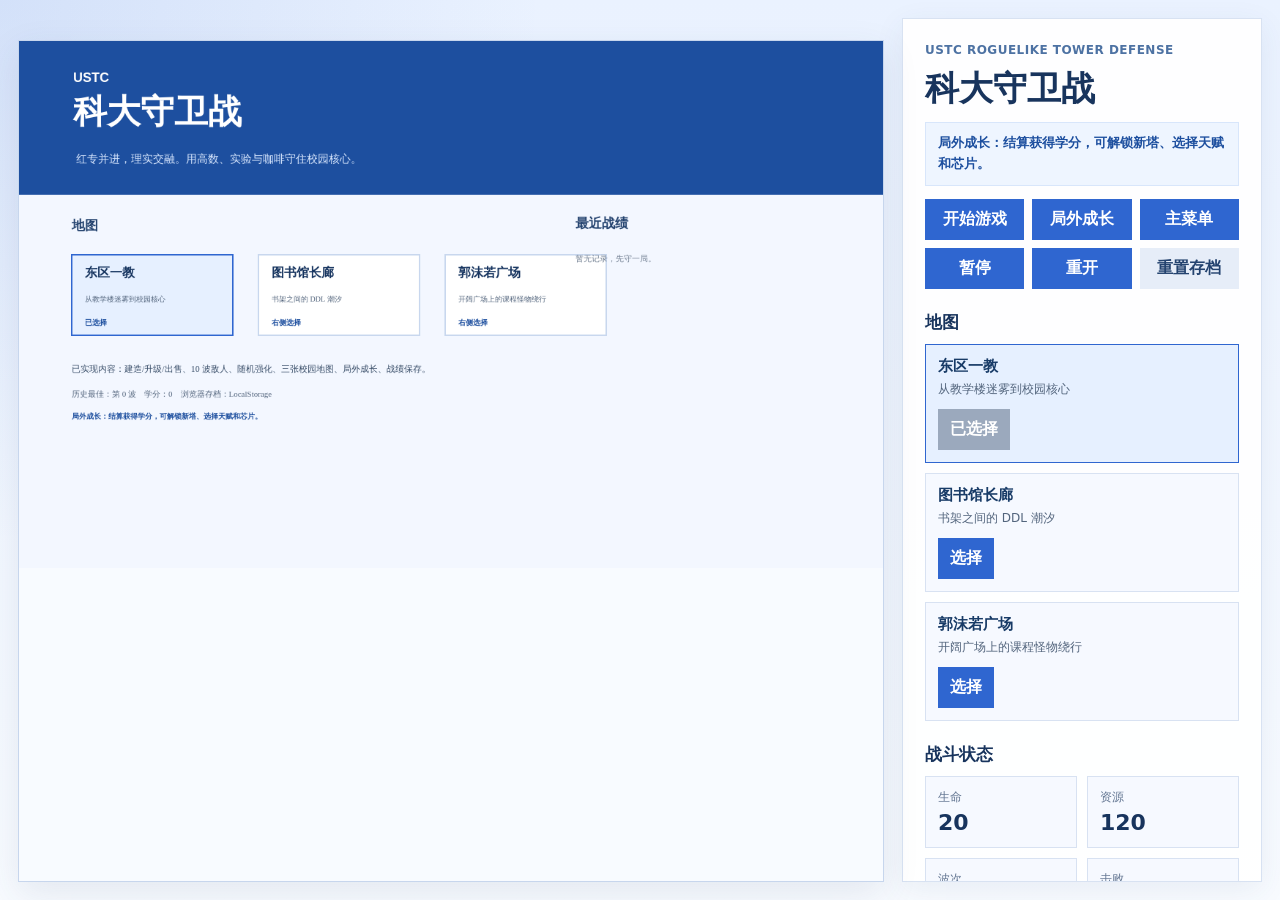
==== index.html @ e0cc5ab6 "Add web game" ====
<!doctype html>
<html lang="zh-CN">
<head>
  <meta charset="utf-8">
  <meta name="viewport" content="width=device-width, initial-scale=1">
  <title>科大守卫战 - Web 完整版</title>
  <link rel="stylesheet" href="style.css">
</head>
<body>
  <main class="app">
    <section class="stage">
      <canvas id="game" width="1180" height="720" aria-label="科大守卫战游戏画布"></canvas>
      <div id="buildPanel" class="build-panel hidden"></div>
      <div id="overlay" class="overlay hidden"></div>
    </section>
    <aside class="side">
      <header>
        <p class="eyebrow">USTC Roguelike Tower Defense</p>
        <h1>科大守卫战</h1>
        <p id="notice" class="notice">局外成长：结算获得学分，可解锁新塔、选择天赋和芯片。</p>
      </header>

      <div class="actions">
        <button id="startBtn">开始游戏</button>
        <button id="growthBtn">局外成长</button>
        <button id="menuBtn">主菜单</button>
        <button id="pauseBtn">暂停</button>
        <button id="restartBtn">重开</button>
        <button id="resetSaveBtn" class="secondary">重置存档</button>
      </div>

      <section>
        <h2>地图</h2>
        <div id="mapList" class="map-list"></div>
      </section>

      <section>
        <h2>战斗状态</h2>
        <div class="stats">
          <div><span>生命</span><strong id="life">20</strong></div>
          <div><span>资源</span><strong id="resource">120</strong></div>
          <div><span>波次</span><strong id="wave">0/10</strong></div>
          <div><span>击败</span><strong id="kills">0</strong></div>
          <div><span>得分</span><strong id="score">0</strong></div>
          <div><span>学分</span><strong id="credits">0</strong></div>
        </div>
      </section>

      <section>
        <h2>局外加成</h2>
        <div id="growthPanel" class="growth-panel"></div>
      </section>

      <section>
        <h2>强化记录</h2>
        <ul id="mods"></ul>
      </section>

      <section>
        <h2>最近战绩</h2>
        <div id="history" class="history"></div>
      </section>
    </aside>
  </main>
  <script src="game.js"></script>
</body>
</html>
---- style.css ----
:root {
  color-scheme: light;
  font-family: "Microsoft YaHei UI", "Microsoft YaHei", system-ui, sans-serif;
  color: #18345d;
  background: #eaf2ff;
}

* {
  box-sizing: border-box;
}

body {
  margin: 0;
  min-height: 100vh;
  background:
    radial-gradient(circle at top left, rgba(47, 102, 208, 0.12), transparent 34rem),
    linear-gradient(180deg, #eaf2ff, #f8fbff);
}

.app {
  display: grid;
  grid-template-columns: minmax(720px, 1fr) 360px;
  gap: 18px;
  width: min(1580px, 100vw);
  min-height: 100vh;
  padding: 18px;
  margin: 0 auto;
}

.stage {
  position: relative;
  min-height: 720px;
  border: 1px solid #c7d6ed;
  background: #f8fbff;
  overflow: hidden;
  box-shadow: 0 12px 34px rgba(45, 72, 110, 0.1);
}

canvas {
  display: block;
  width: 100%;
  max-height: calc(100vh - 36px);
  object-fit: contain;
}

.side {
  max-height: calc(100vh - 36px);
  padding: 22px;
  overflow: auto;
  background: rgba(255, 255, 255, 0.94);
  border: 1px solid #d8e2f2;
  box-shadow: 0 8px 28px rgba(45, 72, 110, 0.08);
}

.eyebrow {
  margin: 0 0 6px;
  color: #4d72a3;
  font-size: 12px;
  font-weight: 700;
  letter-spacing: 0.04em;
  text-transform: uppercase;
}

h1,
h2,
h3,
p {
  margin-top: 0;
}

h1 {
  margin-bottom: 10px;
  font-size: 34px;
}

h2 {
  margin-bottom: 10px;
  font-size: 17px;
}

h3 {
  font-size: 15px;
}

section {
  margin-top: 22px;
}

p {
  line-height: 1.6;
  color: #53657d;
}

.notice {
  min-height: 42px;
  padding: 10px 12px;
  color: #1d4f9f;
  background: #eef5ff;
  border: 1px solid #d8e6fb;
  font-size: 13px;
  font-weight: 700;
}

.actions {
  display: grid;
  grid-template-columns: 1fr 1fr 1fr;
  gap: 8px;
}

button {
  border: 0;
  padding: 10px 12px;
  color: #ffffff;
  background: #2f66d0;
  cursor: pointer;
  font: inherit;
  font-weight: 700;
}

button:hover:not(:disabled) {
  background: #2457b8;
}

button:disabled {
  background: #9ba9bd;
  cursor: not-allowed;
}

button.secondary {
  color: #24436f;
  background: #e6edf8;
}

button.secondary:hover:not(:disabled) {
  background: #d6e3f5;
}

.map-list,
.growth-panel,
.history {
  display: grid;
  gap: 10px;
}

.map-card,
.growth-card,
.history-card {
  padding: 12px;
  border: 1px solid #d8e2f2;
  background: #f6f9ff;
}

.map-card.selected,
.growth-card.selected {
  background: #e6f0ff;
  border-color: #2f66d0;
}

.map-card h3,
.growth-card h3,
.history-card h3 {
  margin-bottom: 4px;
  color: #183b67;
}

.map-card p,
.growth-card p,
.history-card p {
  margin-bottom: 10px;
  font-size: 12px;
}

.stats {
  display: grid;
  grid-template-columns: 1fr 1fr;
  gap: 10px;
}

.stats div {
  padding: 12px;
  border: 1px solid #d8e2f2;
  background: #f6f9ff;
}

.stats span {
  display: block;
  color: #637692;
  font-size: 12px;
}

.stats strong {
  display: block;
  margin-top: 4px;
  font-size: 22px;
}

ul {
  margin: 0;
  padding-left: 20px;
  color: #53657d;
}

.build-panel,
.overlay {
  position: absolute;
  background: #ffffff;
  border: 1px solid #b8c9e5;
  box-shadow: 0 12px 30px rgba(24, 52, 93, 0.16);
}

.build-panel {
  z-index: 5;
  width: 286px;
  padding: 12px;
}

.build-panel h3 {
  margin-bottom: 10px;
}

.build-panel p {
  margin-bottom: 10px;
  font-size: 12px;
}

.build-panel .grid {
  display: grid;
  grid-template-columns: 1fr 1fr;
  gap: 8px;
}

.overlay {
  z-index: 4;
  inset: 110px 16%;
  padding: 28px;
  text-align: center;
}

.overlay h2 {
  font-size: 26px;
}

.choice-grid {
  display: grid;
  grid-template-columns: repeat(3, 1fr);
  gap: 14px;
  margin-top: 24px;
}

.choice {
  padding: 16px;
  border: 1px solid #d8e2f2;
  background: #f6f9ff;
}

.choice p {
  min-height: 42px;
}

.hidden {
  display: none;
}

@media (max-width: 1120px) {
  .app {
    grid-template-columns: 1fr;
  }

  .side {
    max-height: none;
  }
}

@media (max-width: 760px) {
  .app {
    padding: 10px;
  }

  .stage {
    min-height: auto;
  }

  .actions,
  .stats,
  .choice-grid {
    grid-template-columns: 1fr;
  }

  .overlay {
    inset: 20px;
    overflow: auto;
  }
}
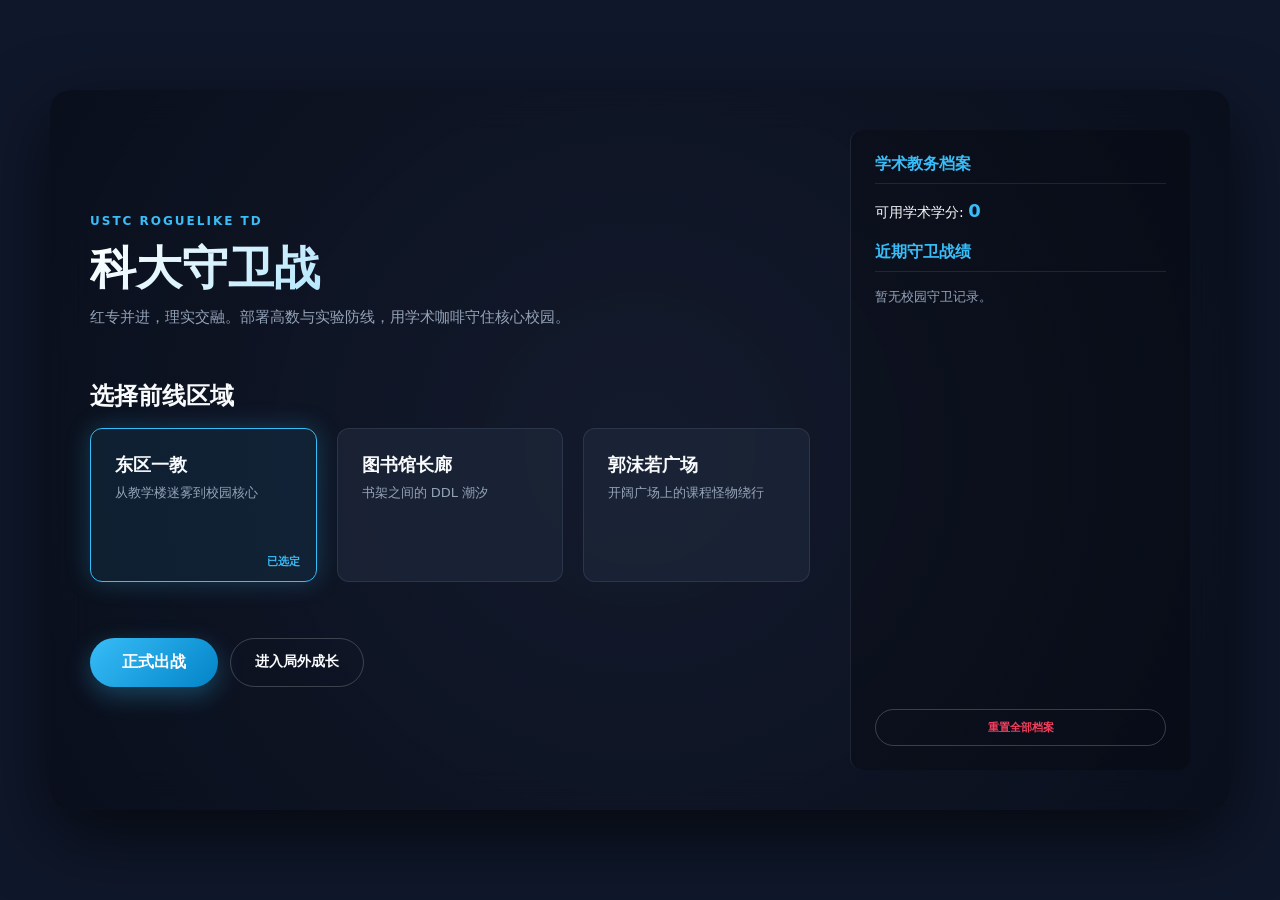
==== commit 9251ef8f: "update" ====
--- a/index.html
+++ b/index.html
@@ -3,64 +3,34 @@
 <head>
   <meta charset="utf-8">
   <meta name="viewport" content="width=device-width, initial-scale=1">
-  <title>科大守卫战 - Web 完整版</title>
+  <title>科大守卫战 - 沉浸重制版</title>
   <link rel="stylesheet" href="style.css">
 </head>
 <body>
-  <main class="app">
-    <section class="stage">
-      <canvas id="game" width="1180" height="720" aria-label="科大守卫战游戏画布"></canvas>
-      <div id="buildPanel" class="build-panel hidden"></div>
-      <div id="overlay" class="overlay hidden"></div>
-    </section>
-    <aside class="side">
-      <header>
-        <p class="eyebrow">USTC Roguelike Tower Defense</p>
-        <h1>科大守卫战</h1>
-        <p id="notice" class="notice">局外成长：结算获得学分，可解锁新塔、选择天赋和芯片。</p>
-      </header>
+  <main class="game-container">
+    <section class="viewport">
+      <canvas id="game" width="1180" height="720"></canvas>
 
-      <div class="actions">
-        <button id="startBtn">开始游戏</button>
-        <button id="growthBtn">局外成长</button>
-        <button id="menuBtn">主菜单</button>
-        <button id="pauseBtn">暂停</button>
-        <button id="restartBtn">重开</button>
-        <button id="resetSaveBtn" class="secondary">重置存档</button>
+      <div id="hud" class="hud-bar hidden">
+        <div class="hud-item"><span class="icon">❤️</span><strong id="life">20</strong></div>
+        <div class="hud-item"><span class="icon">⚡</span><strong id="resource">120</strong></div>
+        <div class="hud-item"><span class="icon">🌊</span><strong id="wave">0/10</strong></div>
+        <div class="hud-item"><span class="icon">🎯</span><strong id="kills">0</strong></div>
+        <div class="hud-item"><span class="icon">🏆</span><strong id="score">0</strong></div>
+        <div class="hud-item"><span class="icon">🎓</span><strong id="credits">0</strong></div>
+        <button id="pauseBtn" class="hud-btn">暂停 (Space)</button>
+        <button id="abortBtn" class="hud-btn danger">撤退</button>
       </div>
 
-      <section>
-        <h2>地图</h2>
-        <div id="mapList" class="map-list"></div>
-      </section>
+      <div id="screenOverlay" class="screen-overlay"></div>
 
-      <section>
-        <h2>战斗状态</h2>
-        <div class="stats">
-          <div><span>生命</span><strong id="life">20</strong></div>
-          <div><span>资源</span><strong id="resource">120</strong></div>
-          <div><span>波次</span><strong id="wave">0/10</strong></div>
-          <div><span>击败</span><strong id="kills">0</strong></div>
-          <div><span>得分</span><strong id="score">0</strong></div>
-          <div><span>学分</span><strong id="credits">0</strong></div>
-        </div>
-      </section>
+      <div id="buildPanel" class="build-bubble hidden"></div>
 
-      <section>
-        <h2>局外加成</h2>
-        <div id="growthPanel" class="growth-panel"></div>
-      </section>
-
-      <section>
-        <h2>强化记录</h2>
-        <ul id="mods"></ul>
-      </section>
-
-      <section>
-        <h2>最近战绩</h2>
-        <div id="history" class="history"></div>
-      </section>
-    </aside>
+      <div id="hotbar" class="hotbar-panel hidden">
+        <div class="hotbar-title">防线部署 (快捷键: 1-4)</div>
+        <div class="hotbar-slots"></div>
+      </div>
+    </section>
   </main>
   <script src="game.js"></script>
 </body>
--- a/style.css
+++ b/style.css
@@ -1,293 +1,582 @@
 :root {
-  color-scheme: light;
-  font-family: "Microsoft YaHei UI", "Microsoft YaHei", system-ui, sans-serif;
-  color: #18345d;
-  background: #eaf2ff;
+  --color-bg: #0f172a;
+  --color-surface: rgba(30, 41, 59, 0.7);
+  --color-border: rgba(148, 163, 184, 0.15);
+  --color-border-focus: rgba(56, 189, 248, 0.4);
+  --text-main: #f8fafc;
+  --text-muted: #94a3b8;
+
+  --theme-blue: #38bdf8;
+  --theme-green: #34d399;
+  --theme-purple: #a78bfa;
+  --theme-amber: #fbbf24;
+  --theme-rose: #f43f5e;
+
+  --glass-blur: blur(16px);
+  --shadow-flat: 0 4px 20px rgba(0, 0, 0, 0.3);
+  --shadow-glow: 0 0 24px rgba(56, 189, 248, 0.25);
+  --radius-lg: 20px;
+  --radius-md: 12px;
 }
 
 * {
   box-sizing: border-box;
+  margin: 0;
+  padding: 0;
 }
 
 body {
-  margin: 0;
+  font-family: system-ui, -apple-system, sans-serif;
+  background: var(--color-bg);
+  color: var(--text-main);
   min-height: 100vh;
-  background:
-    radial-gradient(circle at top left, rgba(47, 102, 208, 0.12), transparent 34rem),
-    linear-gradient(180deg, #eaf2ff, #f8fbff);
-}
-
-.app {
-  display: grid;
-  grid-template-columns: minmax(720px, 1fr) 360px;
-  gap: 18px;
-  width: min(1580px, 100vw);
-  min-height: 100vh;
-  padding: 18px;
-  margin: 0 auto;
-}
-
-.stage {
+  display: flex;
+  align-items: center;
+  justify-content: center;
+  overflow: hidden;
+}
+
+.game-container {
   position: relative;
-  min-height: 720px;
-  border: 1px solid #c7d6ed;
-  background: #f8fbff;
+  width: 1180px;
+  height: 720px;
+  box-shadow: 0 25px 70px rgba(0, 0, 0, 0.6);
+  border-radius: var(--radius-lg);
   overflow: hidden;
-  box-shadow: 0 12px 34px rgba(45, 72, 110, 0.1);
+  background: #141b2d;
+}
+
+.viewport {
+  position: relative;
+  width: 100%;
+  height: 100%;
 }
 
 canvas {
   display: block;
   width: 100%;
-  max-height: calc(100vh - 36px);
-  object-fit: contain;
-}
-
-.side {
-  max-height: calc(100vh - 36px);
-  padding: 22px;
-  overflow: auto;
-  background: rgba(255, 255, 255, 0.94);
-  border: 1px solid #d8e2f2;
-  box-shadow: 0 8px 28px rgba(45, 72, 110, 0.08);
+  height: 100%;
+}
+
+.hud-bar {
+  position: absolute;
+  top: 16px;
+  left: 50%;
+  transform: translateX(-50%);
+  display: flex;
+  align-items: center;
+  gap: 20px;
+  padding: 10px 24px;
+  background: rgba(15, 23, 42, 0.65);
+  backdrop-filter: var(--glass-blur);
+  -webkit-backdrop-filter: var(--glass-blur);
+  border: 1px solid var(--color-border);
+  border-radius: 40px;
+  z-index: 10;
+  box-shadow: var(--shadow-flat);
+}
+
+.hud-item {
+  display: flex;
+  align-items: center;
+  gap: 6px;
+  font-size: 14px;
+}
+
+.hud-item strong {
+  font-size: 18px;
+  font-variant-numeric: tabular-nums;
+  color: var(--theme-blue);
+}
+
+.hud-btn {
+  padding: 6px 14px;
+  background: rgba(255, 255, 255, 0.08);
+  border: 1px solid rgba(255, 255, 255, 0.1);
+  color: var(--text-main);
+  border-radius: 20px;
+  cursor: pointer;
+  font-size: 12px;
+  font-weight: 600;
+  transition: all 0.2s;
+}
+
+.hud-btn:hover {
+  background: rgba(255, 255, 255, 0.15);
+  border-color: var(--theme-blue);
+}
+
+.hud-btn.danger:hover {
+  background: var(--theme-rose);
+  border-color: var(--theme-rose);
+}
+
+.screen-overlay {
+  position: absolute;
+  inset: 0;
+  background: radial-gradient(circle at center, rgba(20, 27, 45, 0.85) 0%, rgba(10, 15, 28, 0.98) 100%);
+  backdrop-filter: blur(20px);
+  -webkit-backdrop-filter: blur(20px);
+  z-index: 20;
+  display: flex;
+  flex-direction: column;
+  padding: 40px;
+  overflow-y: auto;
+  animation: fadeIn 0.3s ease-out;
 }
 
 .eyebrow {
-  margin: 0 0 6px;
-  color: #4d72a3;
+  color: var(--theme-blue);
   font-size: 12px;
-  font-weight: 700;
-  letter-spacing: 0.04em;
+  font-weight: 800;
+  letter-spacing: 2px;
   text-transform: uppercase;
+  margin-bottom: 8px;
 }
 
 h1,
 h2,
 h3,
+h4,
 p {
-  margin-top: 0;
-}
-
-h1 {
-  margin-bottom: 10px;
-  font-size: 34px;
-}
-
-h2 {
-  margin-bottom: 10px;
-  font-size: 17px;
-}
-
-h3 {
+  line-height: 1.35;
+}
+
+.menu-layout {
+  display: grid;
+  grid-template-columns: 1fr 340px;
+  gap: 40px;
+  height: 100%;
+}
+
+.menu-main {
+  display: flex;
+  flex-direction: column;
+  justify-content: center;
+}
+
+.brand h1 {
+  font-size: 46px;
+  font-weight: 800;
+  background: linear-gradient(135deg, #fff 0%, var(--theme-blue) 100%);
+  -webkit-background-clip: text;
+  -webkit-text-fill-color: transparent;
+  margin-bottom: 8px;
+}
+
+.brand .subtitle {
+  color: var(--text-muted);
   font-size: 15px;
-}
-
-section {
-  margin-top: 22px;
-}
-
-p {
-  line-height: 1.6;
-  color: #53657d;
-}
-
-.notice {
-  min-height: 42px;
-  padding: 10px 12px;
-  color: #1d4f9f;
-  background: #eef5ff;
-  border: 1px solid #d8e6fb;
+  margin-bottom: 32px;
+}
+
+.map-deck {
+  display: grid;
+  grid-template-columns: repeat(3, 1fr);
+  gap: 20px;
+  margin-top: 16px;
+}
+
+.map-node {
+  min-height: 154px;
+  background: var(--color-surface);
+  border: 1px solid var(--color-border);
+  border-radius: var(--radius-md);
+  padding: 24px;
+  cursor: pointer;
+  transition: all 0.25s ease;
+  position: relative;
+  overflow: hidden;
+}
+
+.map-node:hover {
+  transform: translateY(-4px);
+  border-color: var(--theme-blue);
+  box-shadow: var(--shadow-glow);
+}
+
+.map-node.active {
+  border-color: var(--theme-blue);
+  background: rgba(56, 189, 248, 0.08);
+  box-shadow: var(--shadow-glow);
+}
+
+.map-node h3 {
+  font-size: 18px;
+  margin-bottom: 6px;
+}
+
+.map-node p {
   font-size: 13px;
-  font-weight: 700;
-}
-
-.actions {
-  display: grid;
-  grid-template-columns: 1fr 1fr 1fr;
-  gap: 8px;
-}
-
-button {
-  border: 0;
-  padding: 10px 12px;
-  color: #ffffff;
-  background: #2f66d0;
+  color: var(--text-muted);
+  line-height: 1.5;
+}
+
+.map-tag {
+  position: absolute;
+  bottom: 12px;
+  right: 16px;
+  font-size: 11px;
+  font-weight: 700;
+  text-transform: uppercase;
+  color: var(--theme-blue);
+}
+
+.menu-sidebar {
+  background: rgba(0, 0, 0, 0.2);
+  border-left: 1px solid var(--color-border);
+  padding: 24px;
+  border-radius: var(--radius-md);
+  display: flex;
+  flex-direction: column;
+}
+
+.sidebar-title {
+  font-size: 16px;
+  font-weight: 700;
+  margin-bottom: 16px;
+  color: var(--theme-blue);
+  border-bottom: 1px solid var(--color-border);
+  padding-bottom: 8px;
+}
+
+.history-stream {
+  display: flex;
+  flex-direction: column;
+  gap: 12px;
+  overflow-y: auto;
+  flex: 1;
+}
+
+.history-item {
+  background: rgba(255,255,255,0.03);
+  border: 1px solid var(--color-border);
+  padding: 12px;
+  border-radius: 8px;
+  font-size: 13px;
+}
+
+.history-item .meta {
+  display: flex;
+  justify-content: space-between;
+  margin-bottom: 4px;
+  font-weight: 600;
+}
+
+.history-item.win .meta span:first-child { color: var(--theme-green); }
+.history-item.lose .meta span:first-child { color: var(--theme-rose); }
+
+.prime-btn {
+  display: inline-flex;
+  align-items: center;
+  justify-content: center;
+  padding: 14px 32px;
+  background: linear-gradient(135deg, var(--theme-blue) 0%, #0284c7 100%);
+  color: #fff;
+  border: none;
+  border-radius: 30px;
+  font-size: 16px;
+  font-weight: 700;
   cursor: pointer;
-  font: inherit;
-  font-weight: 700;
-}
-
-button:hover:not(:disabled) {
-  background: #2457b8;
-}
-
-button:disabled {
-  background: #9ba9bd;
-  cursor: not-allowed;
-}
-
-button.secondary {
-  color: #24436f;
-  background: #e6edf8;
-}
-
-button.secondary:hover:not(:disabled) {
-  background: #d6e3f5;
-}
-
-.map-list,
-.growth-panel,
-.history {
-  display: grid;
-  gap: 10px;
-}
-
-.map-card,
-.growth-card,
-.history-card {
-  padding: 12px;
-  border: 1px solid #d8e2f2;
-  background: #f6f9ff;
-}
-
-.map-card.selected,
-.growth-card.selected {
-  background: #e6f0ff;
-  border-color: #2f66d0;
-}
-
-.map-card h3,
-.growth-card h3,
-.history-card h3 {
-  margin-bottom: 4px;
-  color: #183b67;
-}
-
-.map-card p,
-.growth-card p,
-.history-card p {
-  margin-bottom: 10px;
-  font-size: 12px;
-}
-
-.stats {
+  box-shadow: 0 8px 24px rgba(56, 189, 248, 0.3);
+  transition: all 0.2s;
+  margin-top: 32px;
+  align-self: flex-start;
+}
+
+.prime-btn:hover {
+  transform: translateY(-2px);
+  box-shadow: 0 12px 32px rgba(56, 189, 248, 0.45);
+}
+
+.sub-btn {
+  background: transparent;
+  border: 1px solid rgba(255,255,255,0.2);
+  color: var(--text-main);
+  padding: 10px 24px;
+  border-radius: 30px;
+  font-size: 14px;
+  font-weight: 600;
+  cursor: pointer;
+  transition: all 0.2s;
+}
+
+.sub-btn:hover {
+  background: rgba(255,255,255,0.05);
+  border-color: #fff;
+}
+
+.growth-grid {
   display: grid;
   grid-template-columns: 1fr 1fr;
-  gap: 10px;
-}
-
-.stats div {
-  padding: 12px;
-  border: 1px solid #d8e2f2;
-  background: #f6f9ff;
-}
-
-.stats span {
-  display: block;
-  color: #637692;
+  gap: 32px;
+  margin-top: 24px;
+  flex: 1;
+}
+
+.growth-section {
+  background: rgba(0,0,0,0.15);
+  border: 1px solid var(--color-border);
+  padding: 20px;
+  border-radius: var(--radius-md);
+}
+
+.section-head {
+  font-size: 16px;
+  font-weight: 700;
+  margin-bottom: 16px;
+  display: flex;
+  justify-content: space-between;
+  align-items: center;
+}
+
+.currency-badge {
+  background: rgba(56, 189, 248, 0.15);
+  color: var(--theme-blue);
+  padding: 4px 12px;
+  border-radius: 12px;
+  font-size: 13px;
+}
+
+.item-shelf {
+  display: flex;
+  flex-direction: column;
+  gap: 12px;
+}
+
+.shelf-card {
+  background: var(--color-surface);
+  border: 1px solid var(--color-border);
+  padding: 14px;
+  border-radius: 8px;
+  display: flex;
+  justify-content: space-between;
+  align-items: center;
+  gap: 16px;
+  transition: border-color 0.2s;
+}
+
+.shelf-card.selected {
+  border-color: var(--theme-blue);
+  background: rgba(56,189,248,0.04);
+}
+
+.shelf-card .info h4 {
+  font-size: 14px;
+  margin-bottom: 4px;
+}
+
+.shelf-card .info p {
   font-size: 12px;
-}
-
-.stats strong {
-  display: block;
+  color: var(--text-muted);
+}
+
+.hotbar-panel {
+  position: absolute;
+  bottom: 16px;
+  left: 50%;
+  transform: translateX(-50%);
+  background: rgba(15, 23, 42, 0.75);
+  backdrop-filter: var(--glass-blur);
+  -webkit-backdrop-filter: var(--glass-blur);
+  border: 1px solid var(--color-border);
+  border-radius: var(--radius-md);
+  padding: 12px 16px;
+  z-index: 10;
+  box-shadow: var(--shadow-flat);
+  display: flex;
+  flex-direction: column;
+  gap: 8px;
+}
+
+.hotbar-title {
+  font-size: 11px;
+  text-transform: uppercase;
+  letter-spacing: 1px;
+  color: var(--text-muted);
+  font-weight: 700;
+  text-align: center;
+}
+
+.hotbar-slots {
+  display: flex;
+  gap: 12px;
+}
+
+.hotbar-item {
+  width: 72px;
+  height: 72px;
+  background: rgba(255,255,255,0.04);
+  border: 1px solid var(--color-border);
+  border-radius: 8px;
+  display: flex;
+  flex-direction: column;
+  align-items: center;
+  justify-content: center;
+  cursor: pointer;
+  position: relative;
+  transition: all 0.15s;
+}
+
+.hotbar-item:hover,
+.hotbar-item.selected {
+  border-color: var(--theme-blue);
+  background: rgba(255,255,255,0.08);
+  transform: scale(1.04);
+}
+
+.hotbar-item.inspecting {
+  border-color: var(--theme-amber);
+  box-shadow: 0 0 18px rgba(251, 191, 36, 0.22);
+}
+
+.hotbar-item .cost {
+  position: absolute;
+  top: 4px;
+  right: 6px;
+  font-size: 10px;
+  font-weight: 700;
+  color: var(--theme-amber);
+}
+
+.hotbar-item .name {
+  font-size: 12px;
+  font-weight: 600;
   margin-top: 4px;
-  font-size: 22px;
-}
-
-ul {
-  margin: 0;
-  padding-left: 20px;
-  color: #53657d;
-}
-
-.build-panel,
-.overlay {
-  position: absolute;
-  background: #ffffff;
-  border: 1px solid #b8c9e5;
-  box-shadow: 0 12px 30px rgba(24, 52, 93, 0.16);
-}
-
-.build-panel {
-  z-index: 5;
-  width: 286px;
-  padding: 12px;
-}
-
-.build-panel h3 {
-  margin-bottom: 10px;
-}
-
-.build-panel p {
-  margin-bottom: 10px;
+}
+
+.hotbar-item .key-bind {
+  position: absolute;
+  bottom: 2px;
+  left: 4px;
+  font-size: 9px;
+  color: var(--text-muted);
+  font-weight: bold;
+}
+
+.build-bubble {
+  position: absolute;
+  background: #1e293b;
+  border: 1px solid rgba(255,255,255,0.15);
+  border-radius: var(--radius-md);
+  padding: 14px;
+  box-shadow: var(--shadow-flat);
+  z-index: 15;
+  width: 240px;
+  animation: scaleUp 0.15s cubic-bezier(0.34, 1.56, 0.64, 1);
+}
+
+.build-bubble h3 {
+  font-size: 15px;
+  margin-bottom: 6px;
+}
+
+.build-bubble .tower-role {
+  color: var(--theme-blue);
   font-size: 12px;
-}
-
-.build-panel .grid {
+  font-weight: 700;
+  margin-bottom: 8px;
+}
+
+.build-bubble p {
+  font-size: 12px;
+  color: var(--text-muted);
+  margin-bottom: 12px;
+  line-height: 1.4;
+}
+
+.tower-stat-grid {
   display: grid;
   grid-template-columns: 1fr 1fr;
   gap: 8px;
-}
-
-.overlay {
-  z-index: 4;
-  inset: 110px 16%;
-  padding: 28px;
-  text-align: center;
-}
-
-.overlay h2 {
-  font-size: 26px;
-}
-
-.choice-grid {
+  margin: 10px 0 12px;
+}
+
+.tower-stat-grid div {
+  padding: 8px;
+  background: rgba(255,255,255,0.05);
+  border: 1px solid var(--color-border);
+  border-radius: 8px;
+}
+
+.tower-stat-grid span {
+  display: block;
+  color: var(--text-muted);
+  font-size: 10px;
+  margin-bottom: 3px;
+}
+
+.tower-stat-grid strong {
+  color: var(--text-main);
+  font-size: 13px;
+}
+
+.tower-tip {
+  color: var(--text-muted);
+  font-size: 11px;
+  line-height: 1.45;
+}
+
+.bubble-ops {
+  display: grid;
+  grid-template-columns: 1fr 1fr;
+  gap: 8px;
+}
+
+.choice-deck {
   display: grid;
   grid-template-columns: repeat(3, 1fr);
-  gap: 14px;
+  gap: 20px;
+  margin-top: 30px;
+}
+
+.choice-box {
+  background: var(--color-surface);
+  border: 1px solid var(--color-border);
+  border-radius: var(--radius-md);
+  padding: 24px;
+  display: flex;
+  flex-direction: column;
+  justify-content: space-between;
+  cursor: pointer;
+  transition: all 0.2s;
+}
+
+.choice-box:hover {
+  border-color: var(--theme-blue);
+  transform: translateY(-2px);
+  background: rgba(255,255,255,0.02);
+}
+
+.choice-box h3 {
+  font-size: 18px;
+  color: var(--theme-blue);
+  margin-bottom: 8px;
+}
+
+.choice-box p {
+  font-size: 13px;
+  color: var(--text-muted);
+  margin-bottom: 20px;
+  line-height: 1.5;
+}
+
+.action-row {
+  display: flex;
+  gap: 12px;
   margin-top: 24px;
 }
 
-.choice {
-  padding: 16px;
-  border: 1px solid #d8e2f2;
-  background: #f6f9ff;
-}
-
-.choice p {
-  min-height: 42px;
-}
-
 .hidden {
-  display: none;
-}
-
-@media (max-width: 1120px) {
-  .app {
-    grid-template-columns: 1fr;
-  }
-
-  .side {
-    max-height: none;
-  }
-}
-
-@media (max-width: 760px) {
-  .app {
-    padding: 10px;
-  }
-
-  .stage {
-    min-height: auto;
-  }
-
-  .actions,
-  .stats,
-  .choice-grid {
-    grid-template-columns: 1fr;
-  }
-
-  .overlay {
-    inset: 20px;
-    overflow: auto;
-  }
-}
+  display: none !important;
+}
+
+@keyframes fadeIn {
+  from { opacity: 0; }
+  to { opacity: 1; }
+}
+
+@keyframes scaleUp {
+  from { opacity: 0; transform: scale(0.9) translateY(4px); }
+  to { opacity: 1; transform: scale(1) translateY(0); }
+}
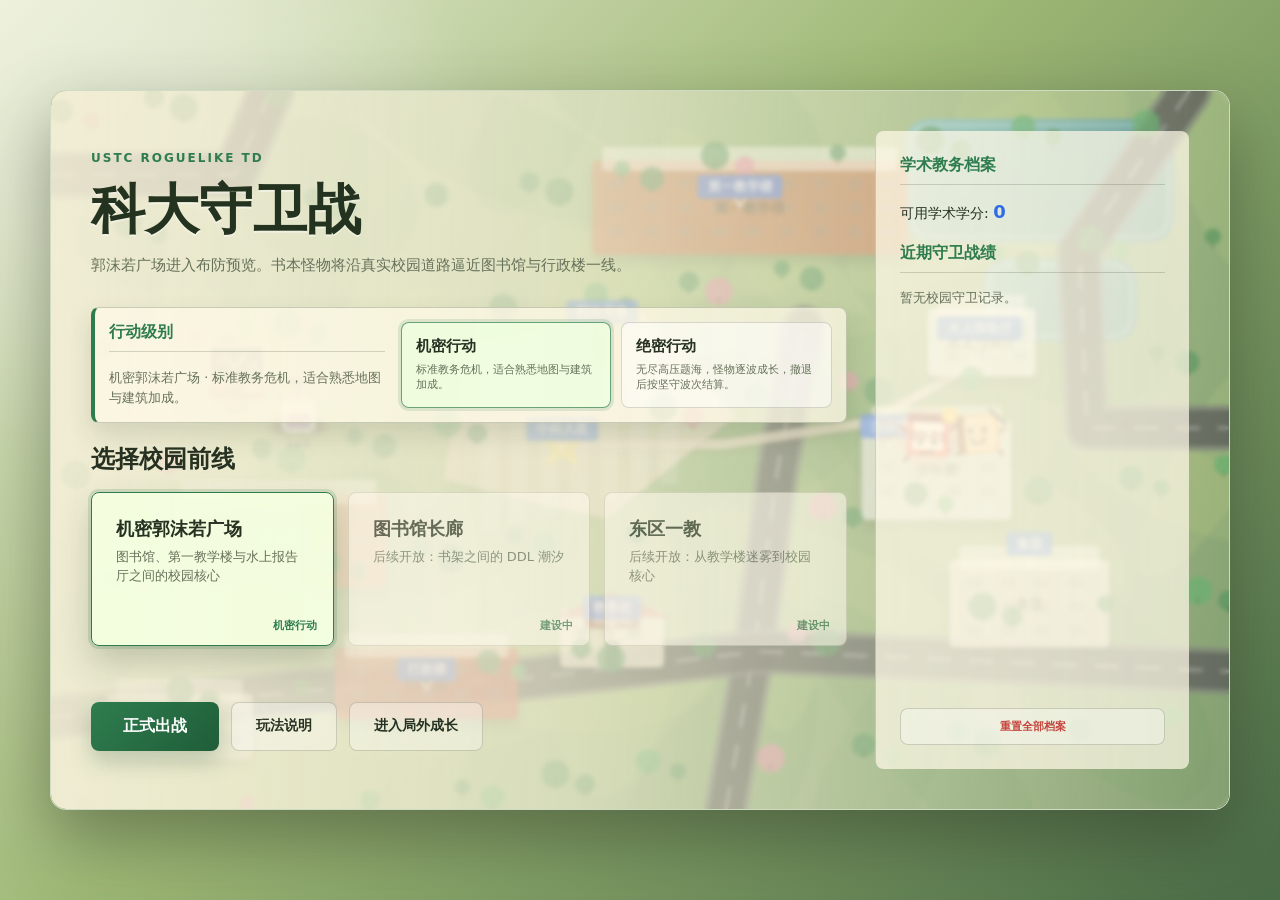
==== commit 63a48ebe: "重构" ====
--- a/index.html
+++ b/index.html
@@ -12,12 +12,18 @@
       <canvas id="game" width="1180" height="720"></canvas>
 
       <div id="hud" class="hud-bar hidden">
-        <div class="hud-item"><span class="icon">❤️</span><strong id="life">20</strong></div>
+        <div class="hud-item"><span class="icon">GPA</span><strong id="life">4.3</strong></div>
         <div class="hud-item"><span class="icon">⚡</span><strong id="resource">120</strong></div>
         <div class="hud-item"><span class="icon">🌊</span><strong id="wave">0/10</strong></div>
+        <div class="hud-xp">
+          <span>强化</span>
+          <div class="xp-track"><i id="enhanceXpBar"></i></div>
+          <strong id="enhanceXpText">0/140</strong>
+        </div>
         <div class="hud-item"><span class="icon">🎯</span><strong id="kills">0</strong></div>
         <div class="hud-item"><span class="icon">🏆</span><strong id="score">0</strong></div>
         <div class="hud-item"><span class="icon">🎓</span><strong id="credits">0</strong></div>
+        <button id="saveBtn" class="hud-btn">存档</button>
         <button id="pauseBtn" class="hud-btn">暂停 (Space)</button>
         <button id="abortBtn" class="hud-btn danger">撤退</button>
       </div>
@@ -32,6 +38,13 @@
       </div>
     </section>
   </main>
-  <script src="game.js"></script>
+  <script src="js/core.js"></script>
+  <script src="js/config.js"></script>
+  <script src="js/state.js"></script>
+  <script src="js/ui.js"></script>
+  <script src="js/systems.js"></script>
+  <script src="js/render.js"></script>
+  <script src="js/input.js"></script>
+  <script src="js/main.js"></script>
 </body>
 </html>
--- a/style.css
+++ b/style.css
@@ -1,22 +1,22 @@
 :root {
-  --color-bg: #0f172a;
-  --color-surface: rgba(30, 41, 59, 0.7);
-  --color-border: rgba(148, 163, 184, 0.15);
-  --color-border-focus: rgba(56, 189, 248, 0.4);
-  --text-main: #f8fafc;
-  --text-muted: #94a3b8;
-
-  --theme-blue: #38bdf8;
-  --theme-green: #34d399;
-  --theme-purple: #a78bfa;
-  --theme-amber: #fbbf24;
-  --theme-rose: #f43f5e;
-
-  --glass-blur: blur(16px);
-  --shadow-flat: 0 4px 20px rgba(0, 0, 0, 0.3);
-  --shadow-glow: 0 0 24px rgba(56, 189, 248, 0.25);
-  --radius-lg: 20px;
-  --radius-md: 12px;
+  --color-bg: #d7e4c6;
+  --color-surface: rgba(255, 250, 232, 0.86);
+  --color-border: rgba(71, 82, 54, 0.22);
+  --color-border-focus: rgba(39, 111, 68, 0.46);
+  --text-main: #263122;
+  --text-muted: #66715a;
+
+  --theme-blue: #2f6be8;
+  --theme-green: #2f7d4f;
+  --theme-purple: #7d66aa;
+  --theme-amber: #c88022;
+  --theme-rose: #c6453e;
+
+  --glass-blur: blur(12px);
+  --shadow-flat: 0 10px 28px rgba(50, 59, 39, 0.22);
+  --shadow-glow: 0 0 0 3px rgba(47, 125, 79, 0.16), 0 16px 32px rgba(47, 64, 42, 0.22);
+  --radius-lg: 16px;
+  --radius-md: 8px;
 }
 
 * {
@@ -26,8 +26,10 @@
 }
 
 body {
-  font-family: system-ui, -apple-system, sans-serif;
-  background: var(--color-bg);
+  font-family: "Microsoft YaHei", "Noto Sans SC", system-ui, sans-serif;
+  background:
+    radial-gradient(circle at 15% 20%, rgba(255, 255, 255, 0.42), transparent 24%),
+    linear-gradient(135deg, #edf0da 0%, #9eb875 45%, #496b46 100%);
   color: var(--text-main);
   min-height: 100vh;
   display: flex;
@@ -40,10 +42,11 @@
   position: relative;
   width: 1180px;
   height: 720px;
-  box-shadow: 0 25px 70px rgba(0, 0, 0, 0.6);
+  box-shadow: 0 28px 70px rgba(41, 50, 34, 0.46);
   border-radius: var(--radius-lg);
   overflow: hidden;
-  background: #141b2d;
+  background: #8fab72;
+  border: 1px solid rgba(255, 255, 255, 0.58);
 }
 
 .viewport {
@@ -60,18 +63,18 @@
 
 .hud-bar {
   position: absolute;
-  top: 16px;
+  top: 4px;
   left: 50%;
   transform: translateX(-50%);
   display: flex;
   align-items: center;
-  gap: 20px;
-  padding: 10px 24px;
-  background: rgba(15, 23, 42, 0.65);
+  gap: 14px;
+  padding: 6px 14px;
+  background: rgba(255, 250, 232, 0.82);
   backdrop-filter: var(--glass-blur);
   -webkit-backdrop-filter: var(--glass-blur);
   border: 1px solid var(--color-border);
-  border-radius: 40px;
+  border-radius: 10px;
   z-index: 10;
   box-shadow: var(--shadow-flat);
 }
@@ -79,24 +82,60 @@
 .hud-item {
   display: flex;
   align-items: center;
+  gap: 5px;
+  font-size: 13px;
+}
+
+.hud-item strong {
+  font-size: 17px;
+  font-variant-numeric: tabular-nums;
+  color: var(--theme-green);
+}
+
+.hud-xp {
+  display: grid;
+  grid-template-columns: auto 74px auto;
+  align-items: center;
   gap: 6px;
-  font-size: 14px;
-}
-
-.hud-item strong {
-  font-size: 18px;
+  min-width: 142px;
+  font-size: 11px;
+  color: var(--text-muted);
+}
+
+.hud-xp strong {
+  min-width: 48px;
+  color: var(--theme-purple);
+  font-size: 11px;
   font-variant-numeric: tabular-nums;
-  color: var(--theme-blue);
+}
+
+.xp-track {
+  position: relative;
+  height: 8px;
+  overflow: hidden;
+  border-radius: 999px;
+  background: rgba(72, 79, 60, 0.18);
+  border: 1px solid rgba(66, 73, 51, 0.16);
+}
+
+.xp-track i {
+  position: absolute;
+  inset: 0 auto 0 0;
+  width: 0;
+  border-radius: inherit;
+  background: linear-gradient(90deg, #7d66aa, #38bdf8);
+  box-shadow: 0 0 10px rgba(56, 189, 248, 0.36);
+  transition: width 0.25s ease;
 }
 
 .hud-btn {
-  padding: 6px 14px;
-  background: rgba(255, 255, 255, 0.08);
-  border: 1px solid rgba(255, 255, 255, 0.1);
+  padding: 5px 12px;
+  background: rgba(255, 255, 255, 0.46);
+  border: 1px solid rgba(66, 73, 51, 0.2);
   color: var(--text-main);
-  border-radius: 20px;
+  border-radius: 8px;
   cursor: pointer;
-  font-size: 12px;
+  font-size: 11px;
   font-weight: 600;
   transition: all 0.2s;
 }
@@ -114,9 +153,10 @@
 .screen-overlay {
   position: absolute;
   inset: 0;
-  background: radial-gradient(circle at center, rgba(20, 27, 45, 0.85) 0%, rgba(10, 15, 28, 0.98) 100%);
-  backdrop-filter: blur(20px);
-  -webkit-backdrop-filter: blur(20px);
+  background:
+    linear-gradient(90deg, rgba(245, 239, 216, 0.92) 0%, rgba(245, 239, 216, 0.74) 42%, rgba(245, 239, 216, 0.22) 100%);
+  backdrop-filter: blur(2px);
+  -webkit-backdrop-filter: blur(2px);
   z-index: 20;
   display: flex;
   flex-direction: column;
@@ -126,7 +166,7 @@
 }
 
 .eyebrow {
-  color: var(--theme-blue);
+  color: var(--theme-green);
   font-size: 12px;
   font-weight: 800;
   letter-spacing: 2px;
@@ -144,8 +184,8 @@
 
 .menu-layout {
   display: grid;
-  grid-template-columns: 1fr 340px;
-  gap: 40px;
+  grid-template-columns: 1fr 314px;
+  gap: 28px;
   height: 100%;
 }
 
@@ -156,11 +196,10 @@
 }
 
 .brand h1 {
-  font-size: 46px;
-  font-weight: 800;
-  background: linear-gradient(135deg, #fff 0%, var(--theme-blue) 100%);
-  -webkit-background-clip: text;
-  -webkit-text-fill-color: transparent;
+  font-size: 54px;
+  font-weight: 900;
+  color: #24331f;
+  text-shadow: 0 2px 0 rgba(255,255,255,0.45);
   margin-bottom: 8px;
 }
 
@@ -170,10 +209,123 @@
   margin-bottom: 32px;
 }
 
+.difficulty-panel {
+  display: grid;
+  grid-template-columns: minmax(220px, 0.78fr) 1.22fr;
+  gap: 16px;
+  align-items: stretch;
+  padding: 14px;
+  border: 1px solid rgba(48, 68, 45, 0.24);
+  border-left: 4px solid var(--theme-green);
+  border-radius: var(--radius-md);
+  background: rgba(255, 250, 232, 0.72);
+  box-shadow: 0 12px 26px rgba(46, 56, 38, 0.14);
+}
+
+.difficulty-panel.topsecret {
+  border-color: rgba(198, 69, 62, 0.38);
+  border-left-color: var(--theme-rose);
+  background: linear-gradient(135deg, rgba(255, 244, 231, 0.84), rgba(74, 37, 34, 0.2));
+}
+
+.difficulty-panel p {
+  color: var(--text-muted);
+  font-size: 13px;
+  line-height: 1.55;
+  margin-top: 6px;
+}
+
+.difficulty-switch {
+  display: grid;
+  grid-template-columns: repeat(2, minmax(0, 1fr));
+  gap: 10px;
+}
+
+.difficulty-btn {
+  min-height: 74px;
+  padding: 12px 14px;
+  border: 1px solid rgba(64, 75, 56, 0.2);
+  border-radius: var(--radius-md);
+  background: rgba(255, 255, 255, 0.5);
+  color: var(--text-main);
+  text-align: left;
+  cursor: pointer;
+  transition: transform 0.2s ease, border-color 0.2s ease, box-shadow 0.2s ease, background 0.2s ease;
+}
+
+.difficulty-btn:hover {
+  transform: translateY(-2px);
+  border-color: rgba(47, 125, 79, 0.48);
+}
+
+.difficulty-btn span {
+  display: block;
+  font-size: 15px;
+  font-weight: 900;
+  margin-bottom: 6px;
+}
+
+.difficulty-btn small {
+  display: block;
+  color: var(--text-muted);
+  font-size: 11px;
+  line-height: 1.4;
+}
+
+.difficulty-btn.active.confidential {
+  border-color: rgba(47, 125, 79, 0.7);
+  background: rgba(238, 255, 223, 0.78);
+  box-shadow: 0 0 0 3px rgba(47, 125, 79, 0.14);
+}
+
+.difficulty-btn.active.topsecret {
+  border-color: rgba(198, 69, 62, 0.86);
+  background: linear-gradient(135deg, rgba(80, 43, 38, 0.92), rgba(198, 69, 62, 0.66));
+  color: #fff8ed;
+  box-shadow: 0 0 0 3px rgba(198, 69, 62, 0.18), 0 16px 28px rgba(92, 35, 31, 0.26);
+}
+
+.difficulty-btn.active.topsecret small {
+  color: rgba(255, 248, 237, 0.76);
+}
+
+.continue-run {
+  display: grid;
+  grid-template-columns: minmax(0, 1fr) auto auto;
+  gap: 10px;
+  align-items: center;
+  margin: -8px 0 16px;
+  padding: 12px 14px;
+  border: 1px solid rgba(47, 107, 232, 0.24);
+  border-radius: var(--radius-md);
+  background: rgba(238, 248, 255, 0.72);
+  box-shadow: 0 10px 24px rgba(46, 56, 38, 0.12);
+}
+
+.continue-run strong {
+  display: block;
+  color: var(--text-main);
+  font-size: 14px;
+  margin-bottom: 3px;
+}
+
+.continue-run span {
+  color: var(--text-muted);
+  font-size: 11px;
+}
+
+.continue-run .prime-btn,
+.continue-run .sub-btn {
+  margin: 0;
+  padding: 8px 14px;
+  font-size: 12px;
+  white-space: nowrap;
+}
+
 .map-deck {
   display: grid;
   grid-template-columns: repeat(3, 1fr);
-  gap: 20px;
+  gap: 14px;
   margin-top: 16px;
 }
 
@@ -191,14 +343,40 @@
 
 .map-node:hover {
   transform: translateY(-4px);
-  border-color: var(--theme-blue);
+  border-color: var(--theme-green);
   box-shadow: var(--shadow-glow);
 }
 
 .map-node.active {
-  border-color: var(--theme-blue);
-  background: rgba(56, 189, 248, 0.08);
+  border-color: var(--theme-green);
+  background: rgba(245, 255, 225, 0.92);
   box-shadow: var(--shadow-glow);
+}
+
+.map-node.active.topsecret {
+  border-color: var(--theme-rose);
+  background: linear-gradient(135deg, rgba(255, 247, 235, 0.94), rgba(99, 43, 39, 0.28));
+  box-shadow: 0 0 0 3px rgba(198, 69, 62, 0.18), 0 20px 36px rgba(83, 43, 37, 0.26);
+}
+
+.map-node.active.topsecret::before {
+  content: "";
+  position: absolute;
+  inset: 0;
+  border-top: 5px solid var(--theme-rose);
+  pointer-events: none;
+}
+
+.map-node.locked {
+  cursor: not-allowed;
+  filter: grayscale(0.2);
+  opacity: 0.66;
+}
+
+.map-node.locked:hover {
+  transform: none;
+  box-shadow: none;
+  border-color: var(--color-border);
 }
 
 .map-node h3 {
@@ -219,11 +397,15 @@
   font-size: 11px;
   font-weight: 700;
   text-transform: uppercase;
-  color: var(--theme-blue);
+  color: var(--theme-green);
+}
+
+.map-node.active.topsecret .map-tag {
+  color: var(--theme-rose);
 }
 
 .menu-sidebar {
-  background: rgba(0, 0, 0, 0.2);
+  background: rgba(255, 250, 232, 0.72);
   border-left: 1px solid var(--color-border);
   padding: 24px;
   border-radius: var(--radius-md);
@@ -235,7 +417,7 @@
   font-size: 16px;
   font-weight: 700;
   margin-bottom: 16px;
-  color: var(--theme-blue);
+  color: var(--theme-green);
   border-bottom: 1px solid var(--color-border);
   padding-bottom: 8px;
 }
@@ -271,14 +453,14 @@
   align-items: center;
   justify-content: center;
   padding: 14px 32px;
-  background: linear-gradient(135deg, var(--theme-blue) 0%, #0284c7 100%);
+  background: linear-gradient(135deg, #2f7d4f 0%, #1f5d38 100%);
   color: #fff;
   border: none;
-  border-radius: 30px;
+  border-radius: 8px;
   font-size: 16px;
   font-weight: 700;
   cursor: pointer;
-  box-shadow: 0 8px 24px rgba(56, 189, 248, 0.3);
+  box-shadow: 0 10px 22px rgba(39, 92, 56, 0.26);
   transition: all 0.2s;
   margin-top: 32px;
   align-self: flex-start;
@@ -286,15 +468,15 @@
 
 .prime-btn:hover {
   transform: translateY(-2px);
-  box-shadow: 0 12px 32px rgba(56, 189, 248, 0.45);
+  box-shadow: 0 14px 28px rgba(39, 92, 56, 0.34);
 }
 
 .sub-btn {
-  background: transparent;
-  border: 1px solid rgba(255,255,255,0.2);
+  background: rgba(255,255,255,0.34);
+  border: 1px solid rgba(66, 73, 51, 0.22);
   color: var(--text-main);
   padding: 10px 24px;
-  border-radius: 30px;
+  border-radius: 8px;
   font-size: 14px;
   font-weight: 600;
   cursor: pointer;
@@ -302,8 +484,16 @@
 }
 
 .sub-btn:hover {
-  background: rgba(255,255,255,0.05);
-  border-color: #fff;
+  background: rgba(255,255,255,0.58);
+  border-color: rgba(47, 125, 79, 0.44);
+}
+
+.sub-btn.danger-lite {
+  color: var(--theme-rose);
+}
+
+.sub-btn.danger-lite:hover {
+  border-color: rgba(198, 69, 62, 0.42);
 }
 
 .growth-grid {
@@ -314,8 +504,36 @@
   flex: 1;
 }
 
+.guide-grid {
+  display: grid;
+  grid-template-columns: repeat(4, minmax(0, 1fr));
+  gap: 12px;
+  margin-top: 8px;
+}
+
+.guide-card {
+  min-height: 132px;
+  padding: 16px;
+  border: 1px solid rgba(66, 73, 51, 0.2);
+  border-radius: var(--radius-md);
+  background: rgba(255, 250, 232, 0.78);
+  box-shadow: 0 10px 22px rgba(46, 56, 38, 0.1);
+}
+
+.guide-card h3 {
+  font-size: 15px;
+  color: var(--theme-green);
+  margin-bottom: 8px;
+}
+
+.guide-card p {
+  color: var(--text-muted);
+  font-size: 12px;
+  line-height: 1.55;
+}
+
 .growth-section {
-  background: rgba(0,0,0,0.15);
+  background: rgba(255, 250, 232, 0.72);
   border: 1px solid var(--color-border);
   padding: 20px;
   border-radius: var(--radius-md);
@@ -331,8 +549,8 @@
 }
 
 .currency-badge {
-  background: rgba(56, 189, 248, 0.15);
-  color: var(--theme-blue);
+  background: rgba(47, 125, 79, 0.15);
+  color: var(--theme-green);
   padding: 4px 12px;
   border-radius: 12px;
   font-size: 13px;
@@ -357,8 +575,8 @@
 }
 
 .shelf-card.selected {
-  border-color: var(--theme-blue);
-  background: rgba(56,189,248,0.04);
+  border-color: var(--theme-green);
+  background: rgba(47, 125, 79, 0.08);
 }
 
 .shelf-card .info h4 {
@@ -373,26 +591,25 @@
 
 .hotbar-panel {
   position: absolute;
-  bottom: 16px;
+  bottom: -6px;
   left: 50%;
   transform: translateX(-50%);
-  background: rgba(15, 23, 42, 0.75);
+  background: rgba(255, 250, 232, 0.86);
   backdrop-filter: var(--glass-blur);
   -webkit-backdrop-filter: var(--glass-blur);
   border: 1px solid var(--color-border);
   border-radius: var(--radius-md);
-  padding: 12px 16px;
+  padding: 8px 12px;
   z-index: 10;
   box-shadow: var(--shadow-flat);
   display: flex;
   flex-direction: column;
-  gap: 8px;
+  gap: 6px;
 }
 
 .hotbar-title {
-  font-size: 11px;
-  text-transform: uppercase;
-  letter-spacing: 1px;
+  font-size: 10px;
+  letter-spacing: 0;
   color: var(--text-muted);
   font-weight: 700;
   text-align: center;
@@ -400,13 +617,13 @@
 
 .hotbar-slots {
   display: flex;
-  gap: 12px;
+  gap: 10px;
 }
 
 .hotbar-item {
-  width: 72px;
-  height: 72px;
-  background: rgba(255,255,255,0.04);
+  width: 64px;
+  height: 62px;
+  background: rgba(255,255,255,0.52);
   border: 1px solid var(--color-border);
   border-radius: 8px;
   display: flex;
@@ -420,8 +637,8 @@
 
 .hotbar-item:hover,
 .hotbar-item.selected {
-  border-color: var(--theme-blue);
-  background: rgba(255,255,255,0.08);
+  border-color: var(--theme-green);
+  background: rgba(246,255,230,0.88);
   transform: scale(1.04);
 }
 
@@ -432,22 +649,51 @@
 
 .hotbar-item .cost {
   position: absolute;
-  top: 4px;
-  right: 6px;
-  font-size: 10px;
+  top: 3px;
+  right: 5px;
+  font-size: 9px;
   font-weight: 700;
   color: var(--theme-amber);
 }
 
 .hotbar-item .name {
-  font-size: 12px;
+  font-size: 11px;
   font-weight: 600;
-  margin-top: 4px;
+  margin-top: 3px;
+}
+
+.tower-token {
+  width: 26px;
+  height: 26px;
+  display: grid;
+  place-items: center;
+  border: 2px solid rgba(66, 73, 51, 0.32);
+  border-radius: 7px;
+  color: #fffdf1;
+  font-size: 14px;
+  font-weight: 900;
+  box-shadow: inset 0 2px 0 rgba(255,255,255,0.3), 0 4px 10px rgba(48, 55, 35, 0.2);
+}
+
+.tower-token.math {
+  background: linear-gradient(145deg, #24473d, #102d26);
+}
+
+.tower-token.physics {
+  background: linear-gradient(145deg, #2f7d68, #185d74);
+}
+
+.tower-token.lab {
+  background: linear-gradient(145deg, #7d66aa, #4e3f78);
+}
+
+.tower-token.coffee {
+  background: linear-gradient(145deg, #b56f32, #71401e);
 }
 
 .hotbar-item .key-bind {
   position: absolute;
-  bottom: 2px;
+  bottom: 1px;
   left: 4px;
   font-size: 9px;
   color: var(--text-muted);
@@ -456,8 +702,8 @@
 
 .build-bubble {
   position: absolute;
-  background: #1e293b;
-  border: 1px solid rgba(255,255,255,0.15);
+  background: rgba(255, 250, 232, 0.96);
+  border: 1px solid rgba(66, 73, 51, 0.24);
   border-radius: var(--radius-md);
   padding: 14px;
   box-shadow: var(--shadow-flat);
@@ -472,7 +718,7 @@
 }
 
 .build-bubble .tower-role {
-  color: var(--theme-blue);
+  color: var(--theme-green);
   font-size: 12px;
   font-weight: 700;
   margin-bottom: 8px;
@@ -494,7 +740,7 @@
 
 .tower-stat-grid div {
   padding: 8px;
-  background: rgba(255,255,255,0.05);
+  background: rgba(255,255,255,0.46);
   border: 1px solid var(--color-border);
   border-radius: 8px;
 }
@@ -528,6 +774,35 @@
   grid-template-columns: repeat(3, 1fr);
   gap: 20px;
   margin-top: 30px;
+}
+
+.enhance-meter {
+  position: relative;
+  width: min(440px, 80%);
+  height: 14px;
+  margin: -14px auto 28px;
+  overflow: hidden;
+  border-radius: 999px;
+  background: rgba(255, 250, 232, 0.52);
+  border: 1px solid rgba(66, 73, 51, 0.2);
+}
+
+.enhance-meter i {
+  position: absolute;
+  inset: 0 auto 0 0;
+  border-radius: inherit;
+  background: linear-gradient(90deg, #7d66aa, #2f6be8, #34d399);
+  box-shadow: 0 0 18px rgba(47, 107, 232, 0.36);
+}
+
+.enhance-meter span {
+  position: relative;
+  display: grid;
+  place-items: center;
+  height: 100%;
+  color: #263122;
+  font-size: 10px;
+  font-weight: 900;
 }
 
 .choice-box {
@@ -543,14 +818,14 @@
 }
 
 .choice-box:hover {
-  border-color: var(--theme-blue);
+  border-color: var(--theme-green);
   transform: translateY(-2px);
-  background: rgba(255,255,255,0.02);
+  background: rgba(255,255,255,0.48);
 }
 
 .choice-box h3 {
   font-size: 18px;
-  color: var(--theme-blue);
+  color: var(--theme-green);
   margin-bottom: 8px;
 }
 
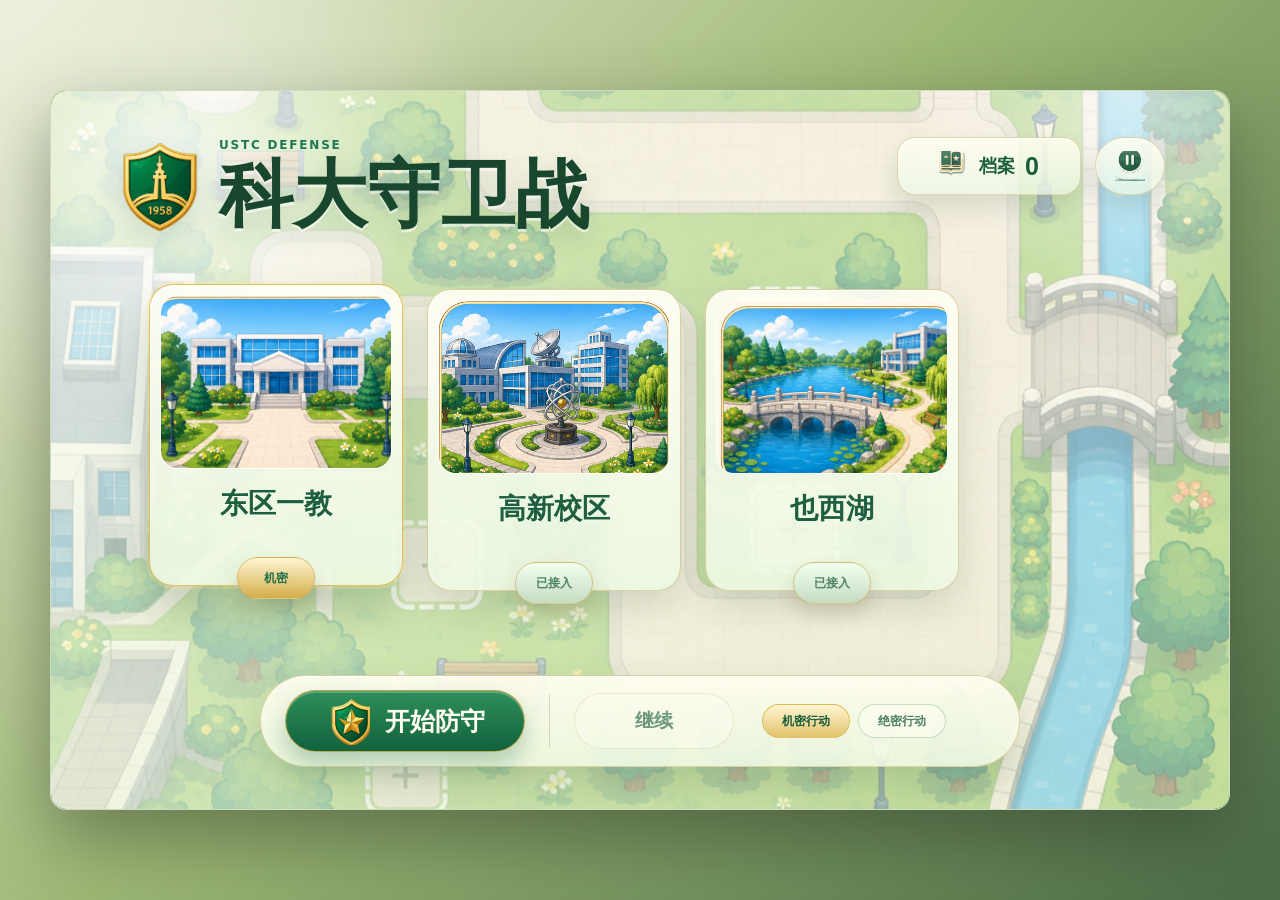
==== commit 665582a8: "v3" ====
--- a/index.html
+++ b/index.html
@@ -12,9 +12,9 @@
       <canvas id="game" width="1180" height="720"></canvas>
 
       <div id="hud" class="hud-bar hidden">
-        <div class="hud-item"><span class="icon">GPA</span><strong id="life">4.3</strong></div>
+        <div class="hud-item"><span class="icon gpa-icon"><img class="hud-icon-img" src="assets/ui/icon_hp.png" alt=""><span>GPA</span></span><strong id="life">4.3</strong></div>
         <div class="hud-item"><span class="icon">⚡</span><strong id="resource">120</strong></div>
-        <div class="hud-item"><span class="icon">🌊</span><strong id="wave">0/10</strong></div>
+        <div class="hud-item"><span class="icon"><img class="hud-icon-img" src="assets/ui/icon_wave.png" alt="波次"></span><strong id="wave">0/10</strong></div>
         <div class="hud-xp">
           <span>强化</span>
           <div class="xp-track"><i id="enhanceXpBar"></i></div>
@@ -24,7 +24,7 @@
         <div class="hud-item"><span class="icon">🏆</span><strong id="score">0</strong></div>
         <div class="hud-item"><span class="icon">🎓</span><strong id="credits">0</strong></div>
         <button id="saveBtn" class="hud-btn">存档</button>
-        <button id="pauseBtn" class="hud-btn">暂停 (Space)</button>
+        <button id="pauseBtn" class="hud-btn has-icon"><img class="btn-icon" src="assets/ui/icon_pause.png" alt="">暂停 (Space)</button>
         <button id="abortBtn" class="hud-btn danger">撤退</button>
       </div>
 
--- a/style.css
+++ b/style.css
@@ -86,6 +86,26 @@
   font-size: 13px;
 }
 
+.icon {
+  display: inline-flex;
+  align-items: center;
+  justify-content: center;
+  min-width: 18px;
+}
+
+.gpa-icon {
+  gap: 3px;
+  color: var(--theme-green);
+  font-weight: 800;
+}
+
+.hud-icon-img {
+  width: 18px;
+  height: 18px;
+  object-fit: contain;
+  display: block;
+}
+
 .hud-item strong {
   font-size: 17px;
   font-variant-numeric: tabular-nums;
@@ -138,6 +158,21 @@
   font-size: 11px;
   font-weight: 600;
   transition: all 0.2s;
+}
+
+.hud-btn.has-icon {
+  display: inline-flex;
+  align-items: center;
+  justify-content: center;
+  gap: 5px;
+}
+
+.btn-icon {
+  width: 16px;
+  height: 16px;
+  object-fit: contain;
+  display: inline-block;
+  flex: 0 0 auto;
 }
 
 .hud-btn:hover {
@@ -589,6 +624,367 @@
   color: var(--text-muted);
 }
 
+.research-page {
+  min-height: 100%;
+  display: flex;
+  flex-direction: column;
+  color: #ecfdf5;
+  margin: -40px;
+  padding: 28px;
+  background:
+    linear-gradient(90deg, rgba(5, 9, 6, 0.97), rgba(19, 29, 18, 0.92)),
+    radial-gradient(circle at 22% 78%, rgba(52, 211, 153, 0.18), transparent 28%),
+    radial-gradient(circle at 80% 18%, rgba(251, 191, 36, 0.14), transparent 24%);
+  position: relative;
+  overflow: hidden;
+}
+
+.research-page::before {
+  content: "";
+  position: absolute;
+  inset: 0;
+  opacity: 0.18;
+  background-image:
+    linear-gradient(rgba(255,255,255,0.06) 1px, transparent 1px),
+    linear-gradient(90deg, rgba(255,255,255,0.06) 1px, transparent 1px);
+  background-size: 34px 34px;
+  pointer-events: none;
+}
+
+.research-head,
+.research-shell,
+.research-actions {
+  position: relative;
+  z-index: 1;
+}
+
+.research-head {
+  display: flex;
+  justify-content: space-between;
+  gap: 20px;
+  align-items: flex-start;
+  margin-bottom: 18px;
+}
+
+.research-head h1 {
+  font-size: 42px;
+  letter-spacing: 0;
+  color: #fff7e6;
+  text-shadow: 0 0 24px rgba(52, 211, 153, 0.18);
+}
+
+.research-head p:not(.eyebrow) {
+  margin-top: 6px;
+  color: rgba(245, 239, 216, 0.72);
+  font-size: 14px;
+}
+
+.research-wallet {
+  width: 190px;
+  padding: 12px 14px;
+  border: 1px solid rgba(148, 163, 184, 0.28);
+  border-radius: 8px;
+  background: rgba(14, 20, 13, 0.72);
+  box-shadow: inset 0 1px 0 rgba(255,255,255,0.06), 0 14px 28px rgba(0,0,0,0.22);
+}
+
+.research-wallet span,
+.research-wallet small {
+  display: block;
+  color: rgba(245, 239, 216, 0.62);
+  font-size: 12px;
+}
+
+.research-wallet strong {
+  display: block;
+  margin: 2px 0;
+  color: #fbbf24;
+  font-size: 34px;
+  line-height: 1;
+  font-variant-numeric: tabular-nums;
+}
+
+.research-shell {
+  flex: 1;
+  min-height: 0;
+  display: grid;
+  grid-template-columns: 186px 1fr 286px;
+  gap: 16px;
+}
+
+.research-tabs {
+  display: flex;
+  flex-direction: column;
+  gap: 9px;
+  min-height: 0;
+  overflow-y: auto;
+  padding-right: 2px;
+}
+
+.research-tab {
+  height: 62px;
+  border: 1px solid rgba(148, 163, 184, 0.2);
+  border-left: 4px solid var(--branch);
+  border-radius: 8px;
+  background: rgba(14, 20, 13, 0.62);
+  color: rgba(245, 239, 216, 0.78);
+  display: grid;
+  grid-template-columns: 1fr auto;
+  align-items: center;
+  gap: 10px;
+  padding: 0 12px;
+  cursor: pointer;
+  text-align: left;
+  transition: transform 0.16s ease, border-color 0.16s ease, background 0.16s ease;
+}
+
+.research-tab:hover,
+.research-tab.active {
+  transform: translateX(3px);
+  border-color: color-mix(in srgb, var(--branch), white 18%);
+  background: linear-gradient(90deg, color-mix(in srgb, var(--branch), transparent 78%), rgba(14, 20, 13, 0.76));
+}
+
+.research-tab span {
+  font-size: 13px;
+  font-weight: 800;
+}
+
+.research-tab strong {
+  color: var(--branch);
+  font-size: 12px;
+  font-variant-numeric: tabular-nums;
+}
+
+.research-board {
+  position: relative;
+  min-height: 500px;
+  border: 1px solid rgba(148, 163, 184, 0.22);
+  border-radius: 8px;
+  background:
+    radial-gradient(circle at 50% 50%, color-mix(in srgb, var(--branch), transparent 88%), transparent 34%),
+    linear-gradient(180deg, rgba(14, 20, 13, 0.64), rgba(5, 8, 5, 0.72));
+  overflow: hidden;
+  box-shadow: inset 0 1px 0 rgba(255,255,255,0.06);
+}
+
+.research-board-title {
+  position: absolute;
+  left: 18px;
+  top: 14px;
+  z-index: 3;
+  display: flex;
+  flex-direction: column;
+  gap: 2px;
+}
+
+.research-board-title span {
+  color: #fff7e6;
+  font-size: 16px;
+  font-weight: 900;
+}
+
+.research-board-title small {
+  color: rgba(245, 239, 216, 0.54);
+  font-size: 11px;
+}
+
+.research-lines {
+  position: absolute;
+  inset: 0;
+  width: 100%;
+  height: 100%;
+  pointer-events: none;
+}
+
+.research-lines line {
+  stroke: rgba(148, 163, 184, 0.22);
+  stroke-width: 0.32;
+  vector-effect: non-scaling-stroke;
+}
+
+.research-lines line.ready {
+  stroke: color-mix(in srgb, var(--branch), white 20%);
+  stroke-width: 0.42;
+}
+
+.research-lines line.active {
+  stroke: var(--branch);
+  stroke-width: 0.58;
+  filter: drop-shadow(0 0 4px var(--branch));
+}
+
+.research-node {
+  position: absolute;
+  width: 58px;
+  height: 58px;
+  transform: translate(-50%, -50%);
+  border: 1px solid rgba(148, 163, 184, 0.3);
+  border-radius: 50%;
+  background: rgba(14, 20, 13, 0.92);
+  color: rgba(245, 239, 216, 0.7);
+  cursor: pointer;
+  display: grid;
+  place-items: center;
+  transition: transform 0.16s ease, border-color 0.16s ease, box-shadow 0.16s ease, color 0.16s ease;
+  z-index: 2;
+}
+
+.research-node::before {
+  content: "";
+  position: absolute;
+  inset: 6px;
+  border-radius: inherit;
+  border: 1px solid rgba(255,255,255,0.08);
+}
+
+.research-node i {
+  font-style: normal;
+  font-size: 18px;
+  font-weight: 900;
+  line-height: 1;
+}
+
+.research-node span {
+  position: absolute;
+  right: -3px;
+  bottom: -5px;
+  min-width: 28px;
+  height: 18px;
+  display: grid;
+  place-items: center;
+  padding: 0 5px;
+  border-radius: 999px;
+  background: rgba(5, 8, 5, 0.96);
+  border: 1px solid rgba(148, 163, 184, 0.24);
+  color: rgba(245, 239, 216, 0.66);
+  font-size: 10px;
+  font-weight: 800;
+  font-variant-numeric: tabular-nums;
+}
+
+.research-node:hover,
+.research-node.selected {
+  transform: translate(-50%, -50%) scale(1.08);
+  border-color: var(--branch);
+  color: #fff;
+  box-shadow: 0 0 0 4px color-mix(in srgb, var(--branch), transparent 82%), 0 0 30px color-mix(in srgb, var(--branch), transparent 64%);
+}
+
+.research-node.available {
+  border-color: color-mix(in srgb, var(--branch), white 8%);
+  color: #fff7e6;
+}
+
+.research-node.maxed {
+  background: radial-gradient(circle, color-mix(in srgb, var(--branch), #fff 12%), rgba(14, 20, 13, 0.9) 72%);
+  border-color: var(--branch);
+  color: #fff;
+  box-shadow: 0 0 22px color-mix(in srgb, var(--branch), transparent 74%);
+}
+
+.research-node.locked {
+  opacity: 0.42;
+  filter: grayscale(0.8);
+}
+
+.research-detail {
+  border: 1px solid rgba(148, 163, 184, 0.22);
+  border-radius: 8px;
+  background: linear-gradient(180deg, rgba(14, 20, 13, 0.84), rgba(5, 8, 5, 0.88));
+  padding: 18px;
+  min-height: 0;
+  box-shadow: inset 0 1px 0 rgba(255,255,255,0.06);
+}
+
+.detail-orbit {
+  width: 72px;
+  height: 72px;
+  display: grid;
+  place-items: center;
+  border-radius: 50%;
+  border: 1px solid var(--branch);
+  color: #fff;
+  font-size: 28px;
+  font-weight: 900;
+  background: radial-gradient(circle, color-mix(in srgb, var(--branch), transparent 58%), rgba(14, 20, 13, 0.9) 70%);
+  box-shadow: 0 0 30px color-mix(in srgb, var(--branch), transparent 66%);
+}
+
+.detail-kicker {
+  margin-top: 16px;
+  color: var(--branch);
+  font-size: 12px;
+  font-weight: 900;
+}
+
+.research-detail h2 {
+  margin-top: 4px;
+  color: #fff7e6;
+  font-size: 25px;
+}
+
+.detail-level {
+  margin: 10px 0 14px;
+  color: rgba(245, 239, 216, 0.62);
+  font-size: 12px;
+  font-weight: 800;
+  font-variant-numeric: tabular-nums;
+}
+
+.detail-desc {
+  min-height: 58px;
+  color: rgba(245, 239, 216, 0.78);
+  font-size: 13px;
+  line-height: 1.6;
+}
+
+.detail-prereqs {
+  margin: 18px 0;
+}
+
+.detail-prereqs strong {
+  display: block;
+  margin-bottom: 8px;
+  color: rgba(245, 239, 216, 0.62);
+  font-size: 12px;
+}
+
+.detail-prereqs div {
+  display: flex;
+  flex-wrap: wrap;
+  gap: 7px;
+}
+
+.detail-prereqs span {
+  max-width: 100%;
+  padding: 5px 8px;
+  border: 1px solid rgba(148, 163, 184, 0.22);
+  border-radius: 999px;
+  color: rgba(245, 239, 216, 0.58);
+  font-size: 11px;
+}
+
+.detail-prereqs span.done {
+  border-color: color-mix(in srgb, var(--branch), transparent 34%);
+  color: color-mix(in srgb, var(--branch), white 24%);
+}
+
+.research-buy {
+  width: 100%;
+  margin-top: 8px;
+}
+
+.research-buy:disabled {
+  cursor: default;
+  opacity: 0.56;
+  transform: none;
+}
+
+.research-actions {
+  margin-top: 16px;
+}
+
 .hotbar-panel {
   position: absolute;
   bottom: -6px;
@@ -663,32 +1059,18 @@
 }
 
 .tower-token {
-  width: 26px;
-  height: 26px;
+  width: 34px;
+  height: 30px;
   display: grid;
   place-items: center;
-  border: 2px solid rgba(66, 73, 51, 0.32);
-  border-radius: 7px;
-  color: #fffdf1;
-  font-size: 14px;
-  font-weight: 900;
-  box-shadow: inset 0 2px 0 rgba(255,255,255,0.3), 0 4px 10px rgba(48, 55, 35, 0.2);
-}
-
-.tower-token.math {
-  background: linear-gradient(145deg, #24473d, #102d26);
-}
-
-.tower-token.physics {
-  background: linear-gradient(145deg, #2f7d68, #185d74);
-}
-
-.tower-token.lab {
-  background: linear-gradient(145deg, #7d66aa, #4e3f78);
-}
-
-.tower-token.coffee {
-  background: linear-gradient(145deg, #b56f32, #71401e);
+  filter: drop-shadow(0 4px 5px rgba(48, 55, 35, 0.22));
+}
+
+.tower-token img {
+  width: 38px;
+  height: 38px;
+  object-fit: contain;
+  display: block;
 }
 
 .hotbar-item .key-bind {
@@ -771,7 +1153,7 @@
 
 .choice-deck {
   display: grid;
-  grid-template-columns: repeat(3, 1fr);
+  grid-template-columns: repeat(auto-fit, minmax(210px, 1fr));
   gap: 20px;
   margin-top: 30px;
 }
@@ -815,6 +1197,8 @@
   justify-content: space-between;
   cursor: pointer;
   transition: all 0.2s;
+  position: relative;
+  overflow: hidden;
 }
 
 .choice-box:hover {
@@ -823,9 +1207,33 @@
   background: rgba(255,255,255,0.48);
 }
 
+.choice-box::before {
+  content: "";
+  position: absolute;
+  inset: 0;
+  height: 4px;
+  background: var(--choice-accent, var(--theme-green));
+}
+
+.choice-box.rarity-普通 { --choice-accent: var(--theme-green); }
+.choice-box.rarity-稀有 { --choice-accent: var(--theme-blue); }
+.choice-box.rarity-史诗 { --choice-accent: var(--theme-rose); }
+.choice-box.rarity-整活 { --choice-accent: var(--theme-purple); }
+
+.choice-rarity {
+  align-self: flex-start;
+  margin-bottom: 10px;
+  padding: 3px 8px;
+  border: 1px solid color-mix(in srgb, var(--choice-accent), transparent 48%);
+  border-radius: 999px;
+  color: var(--choice-accent);
+  font-size: 11px;
+  font-weight: 900;
+}
+
 .choice-box h3 {
   font-size: 18px;
-  color: var(--theme-green);
+  color: var(--choice-accent, var(--theme-green));
   margin-bottom: 8px;
 }
 
@@ -846,6 +1254,2119 @@
   display: none !important;
 }
 
+.screen-overlay.mode-menu,
+.screen-overlay.mode-paused {
+  padding: 0;
+  overflow: hidden;
+  background:
+    linear-gradient(90deg, rgba(241, 250, 232, 0.58), rgba(242, 248, 231, 0.32)),
+    url("assets/maps/map_east_campus_01.png") center / cover no-repeat;
+  backdrop-filter: blur(5px) saturate(1.04);
+  -webkit-backdrop-filter: blur(5px) saturate(1.04);
+}
+
+.screen-overlay.mode-menu::before,
+.screen-overlay.mode-paused::before {
+  content: "";
+  position: absolute;
+  inset: 0;
+  pointer-events: none;
+  background:
+    radial-gradient(circle at 10% 10%, rgba(255, 255, 255, 0.82), transparent 20%),
+    radial-gradient(circle at 92% 0%, rgba(255, 255, 255, 0.56), transparent 18%),
+    linear-gradient(180deg, rgba(255, 255, 255, 0.28), rgba(237, 247, 221, 0.34));
+}
+
+.premium-menu,
+.premium-pause {
+  position: relative;
+  z-index: 1;
+  width: 100%;
+  height: 100%;
+}
+
+.premium-menu {
+  padding: 46px 64px 34px;
+}
+
+.premium-menu-head {
+  display: flex;
+  align-items: flex-start;
+  justify-content: space-between;
+  gap: 26px;
+}
+
+.premium-brand-row {
+  display: flex;
+  align-items: flex-start;
+  gap: 18px;
+}
+
+.premium-crest {
+  width: 86px;
+  height: 102px;
+  object-fit: contain;
+  filter: drop-shadow(0 10px 18px rgba(31, 83, 55, 0.18));
+}
+
+.premium-kicker {
+  color: #1e7852;
+  font-size: 12px;
+  font-weight: 900;
+  letter-spacing: 1.8px;
+  text-transform: uppercase;
+}
+
+.premium-menu h1,
+.premium-pause h1 {
+  margin-top: 6px;
+  font-size: 74px;
+  line-height: 0.95;
+  color: #19472d;
+  font-weight: 900;
+  text-shadow: 0 3px 0 rgba(255, 255, 255, 0.56), 0 12px 26px rgba(29, 82, 52, 0.16);
+}
+
+.premium-top-actions {
+  display: flex;
+  align-items: center;
+  gap: 14px;
+}
+
+.premium-archive,
+.premium-round-btn {
+  display: inline-flex;
+  align-items: center;
+  justify-content: center;
+  border: 1px solid rgba(185, 164, 97, 0.42);
+  background: linear-gradient(180deg, rgba(255, 253, 239, 0.9), rgba(235, 248, 230, 0.72));
+  box-shadow: inset 0 1px 0 rgba(255, 255, 255, 0.72), 0 12px 24px rgba(38, 70, 45, 0.14);
+  color: #1d5f3e;
+  cursor: pointer;
+  transition: transform 0.18s ease, box-shadow 0.18s ease, border-color 0.18s ease;
+}
+
+.premium-archive:hover,
+.premium-round-btn:hover {
+  transform: translateY(-2px);
+  border-color: rgba(204, 172, 82, 0.74);
+  box-shadow: inset 0 1px 0 rgba(255, 255, 255, 0.8), 0 16px 30px rgba(38, 70, 45, 0.18);
+}
+
+.premium-archive {
+  height: 58px;
+  min-width: 184px;
+  gap: 10px;
+  padding: 0 20px;
+  border-radius: 18px;
+  font-size: 18px;
+  font-weight: 900;
+}
+
+.premium-archive img {
+  width: 30px;
+  height: 30px;
+  object-fit: contain;
+}
+
+.premium-archive strong {
+  color: #185d3c;
+  font-size: 25px;
+  font-variant-numeric: tabular-nums;
+}
+
+.premium-round-btn {
+  width: 70px;
+  height: 58px;
+  border-radius: 999px;
+}
+
+.premium-round-btn img {
+  width: 30px;
+  height: 30px;
+  object-fit: contain;
+}
+
+.premium-map-deck {
+  display: grid;
+  grid-template-columns: repeat(3, minmax(0, 1fr));
+  gap: 24px;
+  width: min(810px, 100%);
+  margin: 50px 0 0 34px;
+}
+
+.premium-map-card {
+  position: relative;
+  min-height: 302px;
+  padding: 10px 10px 58px;
+  border: 1px solid rgba(190, 170, 98, 0.52);
+  border-radius: 24px;
+  background:
+    linear-gradient(180deg, rgba(255, 255, 245, 0.9), rgba(236, 248, 226, 0.9));
+  box-shadow:
+    inset 0 1px 0 rgba(255, 255, 255, 0.86),
+    0 16px 34px rgba(43, 70, 43, 0.15);
+  cursor: pointer;
+  transition: transform 0.18s ease, box-shadow 0.18s ease, border-color 0.18s ease;
+}
+
+.premium-map-card:hover,
+.premium-map-card.active {
+  transform: translateY(-5px);
+  border-color: rgba(220, 183, 83, 0.88);
+  box-shadow:
+    0 0 0 3px rgba(255, 229, 148, 0.24),
+    inset 0 1px 0 rgba(255, 255, 255, 0.92),
+    0 24px 42px rgba(37, 75, 48, 0.22);
+}
+
+.premium-map-card.locked {
+  cursor: not-allowed;
+  opacity: 0.58;
+  filter: grayscale(0.2);
+}
+
+.premium-map-art {
+  height: 174px;
+  overflow: hidden;
+  border-radius: 18px;
+  border: 1px solid rgba(255, 255, 255, 0.74);
+  background: rgba(255, 255, 255, 0.28);
+  box-shadow: inset 0 0 0 1px rgba(37, 79, 53, 0.08);
+}
+
+.premium-map-art img {
+  width: 100%;
+  height: 100%;
+  display: block;
+  object-fit: cover;
+}
+
+.premium-map-card h3 {
+  margin-top: 16px;
+  color: #1d5f3e;
+  font-size: 28px;
+  text-align: center;
+  font-weight: 900;
+  text-shadow: 0 1px 0 rgba(255, 255, 255, 0.72);
+}
+
+.premium-map-medal {
+  position: absolute;
+  left: 50%;
+  bottom: -14px;
+  transform: translateX(-50%);
+  min-width: 78px;
+  height: 42px;
+  display: inline-flex;
+  align-items: center;
+  justify-content: center;
+  padding: 0 16px;
+  border: 1px solid rgba(203, 172, 82, 0.62);
+  border-radius: 999px;
+  background: linear-gradient(180deg, #fff6d3, #d5ad4a);
+  color: #1f6c47;
+  font-size: 12px;
+  font-weight: 900;
+  box-shadow: 0 10px 18px rgba(87, 74, 38, 0.18);
+}
+
+.premium-map-card:not(.active) .premium-map-medal {
+  background: linear-gradient(180deg, #f2fff0, #c6dcc4);
+  color: #4d8461;
+}
+
+.premium-command-dock {
+  position: absolute;
+  left: 50%;
+  bottom: 42px;
+  transform: translateX(-50%);
+  width: min(760px, calc(100% - 150px));
+  min-height: 92px;
+  display: grid;
+  grid-template-columns: 240px 1px 160px 188px;
+  align-items: center;
+  gap: 24px;
+  padding: 14px 24px;
+  border: 1px solid rgba(190, 170, 98, 0.5);
+  border-radius: 999px;
+  background: linear-gradient(180deg, rgba(255, 253, 239, 0.94), rgba(239, 248, 226, 0.9));
+  box-shadow:
+    inset 0 1px 0 rgba(255, 255, 255, 0.88),
+    0 18px 38px rgba(47, 75, 42, 0.18);
+}
+
+.premium-start-btn,
+.premium-continue-btn,
+.premium-chip,
+.premium-pause-action {
+  font-family: inherit;
+}
+
+.premium-start-btn {
+  height: 62px;
+  display: inline-flex;
+  align-items: center;
+  justify-content: center;
+  gap: 12px;
+  border: 1px solid rgba(219, 179, 73, 0.82);
+  border-radius: 999px;
+  background: linear-gradient(180deg, #2e8f59, #12623e);
+  color: #fffdf0;
+  cursor: pointer;
+  box-shadow: inset 0 2px 0 rgba(255, 255, 255, 0.22), 0 12px 22px rgba(25, 101, 61, 0.28);
+  transition: transform 0.18s ease, box-shadow 0.18s ease;
+}
+
+.premium-start-btn:hover {
+  transform: translateY(-2px);
+  box-shadow: inset 0 2px 0 rgba(255, 255, 255, 0.26), 0 18px 30px rgba(25, 101, 61, 0.34);
+}
+
+.premium-start-btn img {
+  width: 48px;
+  height: 48px;
+  object-fit: contain;
+  border-radius: 12px;
+}
+
+.premium-start-btn span {
+  font-size: 25px;
+  font-weight: 900;
+}
+
+.premium-dock-divider {
+  width: 1px;
+  height: 54px;
+  background: rgba(132, 111, 52, 0.24);
+}
+
+.premium-continue-btn {
+  height: 56px;
+  display: flex;
+  justify-content: center;
+  align-items: center;
+  border: 1px solid rgba(190, 170, 98, 0.38);
+  border-radius: 999px;
+  background: rgba(255, 255, 245, 0.56);
+  color: #1d5f3e;
+  cursor: pointer;
+}
+
+.premium-continue-btn:disabled {
+  cursor: default;
+  opacity: 0.62;
+}
+
+.premium-continue-btn span {
+  font-size: 19px;
+  font-weight: 900;
+}
+
+.premium-difficulty {
+  display: flex;
+  gap: 8px;
+  justify-content: flex-end;
+  flex-wrap: nowrap;
+}
+
+.premium-chip {
+  height: 34px;
+  min-width: 88px;
+  padding: 0 10px;
+  border: 1px solid rgba(39, 125, 79, 0.24);
+  border-radius: 999px;
+  background: rgba(255, 255, 245, 0.48);
+  color: rgba(29, 95, 62, 0.78);
+  font-size: 12px;
+  font-weight: 900;
+  cursor: pointer;
+}
+
+.premium-chip.active {
+  border-color: rgba(220, 183, 83, 0.82);
+  background: linear-gradient(180deg, #fff6d4, #e3c36b);
+  color: #185b3b;
+}
+
+.premium-pause {
+  display: flex;
+  align-items: center;
+  justify-content: flex-end;
+  padding: 64px 70px;
+}
+
+.premium-pause-copy {
+  position: absolute;
+  left: 92px;
+  top: 92px;
+}
+
+.premium-pause-copy h1 {
+  font-size: 60px;
+}
+
+.premium-pause-panel {
+  width: 280px;
+  padding: 28px 22px 22px;
+  border: 1px solid rgba(190, 170, 98, 0.5);
+  border-radius: 28px;
+  background: linear-gradient(180deg, rgba(255, 253, 239, 0.94), rgba(238, 248, 228, 0.9));
+  box-shadow:
+    inset 0 1px 0 rgba(255, 255, 255, 0.84),
+    0 22px 42px rgba(39, 66, 41, 0.18);
+}
+
+.premium-pause-badge {
+  display: block;
+  width: 164px;
+  height: auto;
+  margin: -8px auto 22px;
+  object-fit: contain;
+  filter: drop-shadow(0 10px 16px rgba(57, 77, 45, 0.12));
+}
+
+.premium-pause-action {
+  width: 100%;
+  height: 62px;
+  display: flex;
+  align-items: center;
+  gap: 18px;
+  margin-bottom: 14px;
+  padding: 0 18px;
+  border: 1px solid rgba(190, 170, 98, 0.36);
+  border-radius: 15px;
+  background: rgba(255, 255, 245, 0.62);
+  color: #1d5f3e;
+  font-size: 20px;
+  font-weight: 900;
+  cursor: pointer;
+  box-shadow: inset 0 1px 0 rgba(255, 255, 255, 0.58);
+  transition: transform 0.18s ease, box-shadow 0.18s ease, border-color 0.18s ease;
+}
+
+.premium-pause-action:last-child {
+  margin-bottom: 0;
+}
+
+.premium-pause-action:hover {
+  transform: translateY(-2px);
+  border-color: rgba(204, 172, 82, 0.72);
+  box-shadow: inset 0 1px 0 rgba(255, 255, 255, 0.72), 0 12px 22px rgba(48, 75, 45, 0.12);
+}
+
+.premium-pause-action.primary {
+  border-color: rgba(219, 179, 73, 0.72);
+  background: linear-gradient(180deg, #2e8f59, #12623e);
+  color: #fffdf0;
+}
+
+.premium-pause-action.primary img {
+  padding: 4px;
+  border-radius: 10px;
+  background: rgba(255, 253, 239, 0.86);
+}
+
+.premium-pause-action img {
+  width: 34px;
+  height: 34px;
+  object-fit: contain;
+}
+
+/* Premium in-battle interaction surfaces */
+.hud-bar {
+  top: 8px;
+  gap: 10px;
+  padding: 8px 14px;
+  border-color: rgba(190, 170, 98, 0.48);
+  border-radius: 999px;
+  background: linear-gradient(180deg, rgba(255, 253, 239, 0.92), rgba(238, 248, 228, 0.86));
+  box-shadow:
+    inset 0 1px 0 rgba(255, 255, 255, 0.86),
+    0 14px 30px rgba(39, 66, 41, 0.16);
+}
+
+.hud-item {
+  min-height: 34px;
+  padding: 0 6px;
+  color: #1f5f3d;
+  font-weight: 900;
+}
+
+.hud-item strong {
+  color: #1b6a43;
+  font-size: 18px;
+}
+
+.hud-xp {
+  min-height: 34px;
+  min-width: 146px;
+  padding: 0 8px;
+  border-left: 1px solid rgba(132, 111, 52, 0.2);
+  border-right: 1px solid rgba(132, 111, 52, 0.2);
+  color: rgba(29, 95, 62, 0.76);
+}
+
+.xp-track {
+  height: 9px;
+  border-color: rgba(190, 170, 98, 0.28);
+  background: rgba(255, 255, 245, 0.72);
+}
+
+.xp-track i {
+  background: linear-gradient(90deg, #1d8a56, #d8b34e);
+  box-shadow: 0 0 12px rgba(216, 179, 78, 0.28);
+}
+
+.hud-btn {
+  min-height: 34px;
+  padding: 0 13px;
+  border-color: rgba(190, 170, 98, 0.38);
+  border-radius: 999px;
+  background: rgba(255, 255, 245, 0.58);
+  color: #1d5f3e;
+  font-weight: 900;
+}
+
+.hud-btn:hover {
+  background: rgba(255, 253, 239, 0.88);
+  border-color: rgba(204, 172, 82, 0.74);
+  color: #15492f;
+}
+
+.hud-btn.danger {
+  color: #b54239;
+}
+
+.hud-btn.danger:hover {
+  background: #fff1e8;
+  border-color: rgba(198, 69, 62, 0.54);
+}
+
+.hotbar-panel {
+  bottom: 12px;
+  min-width: 378px;
+  padding: 10px 16px 12px;
+  border-color: rgba(190, 170, 98, 0.5);
+  border-radius: 28px;
+  background: linear-gradient(180deg, rgba(255, 253, 239, 0.94), rgba(238, 248, 228, 0.88));
+  box-shadow:
+    inset 0 1px 0 rgba(255, 255, 255, 0.86),
+    0 18px 38px rgba(47, 75, 42, 0.18);
+}
+
+.hotbar-title {
+  color: #1d6c45;
+  font-size: 11px;
+  font-weight: 900;
+}
+
+.hotbar-slots {
+  gap: 12px;
+}
+
+.hotbar-item {
+  width: 72px;
+  height: 72px;
+  border-color: rgba(190, 170, 98, 0.34);
+  border-radius: 16px;
+  background: rgba(255, 255, 245, 0.68);
+  box-shadow: inset 0 1px 0 rgba(255, 255, 255, 0.66);
+}
+
+.hotbar-item:hover,
+.hotbar-item.selected {
+  border-color: rgba(220, 183, 83, 0.88);
+  background: linear-gradient(180deg, #fff7dc, #e8c86a);
+  transform: translateY(-3px);
+  box-shadow: 0 12px 24px rgba(92, 74, 35, 0.18);
+}
+
+.hotbar-item.inspecting {
+  border-color: rgba(29, 126, 78, 0.78);
+  box-shadow: 0 0 0 3px rgba(29, 126, 78, 0.16), 0 12px 24px rgba(47, 75, 42, 0.16);
+}
+
+.hotbar-item .cost {
+  top: 5px;
+  right: 7px;
+  color: #b6841e;
+  font-size: 10px;
+}
+
+.hotbar-item .name {
+  color: #185b3b;
+  font-size: 11px;
+  font-weight: 900;
+}
+
+.hotbar-item .key-bind {
+  bottom: 5px;
+  left: 7px;
+  color: rgba(29, 95, 62, 0.72);
+}
+
+.build-bubble {
+  width: 260px;
+  padding: 18px;
+  border-color: rgba(190, 170, 98, 0.5);
+  border-radius: 20px;
+  background: linear-gradient(180deg, rgba(255, 253, 239, 0.96), rgba(238, 248, 228, 0.92));
+  box-shadow:
+    inset 0 1px 0 rgba(255, 255, 255, 0.9),
+    0 18px 38px rgba(39, 66, 41, 0.2);
+}
+
+.build-bubble h3 {
+  color: #17492f;
+  font-size: 18px;
+  font-weight: 900;
+}
+
+.build-bubble .tower-role {
+  display: inline-flex;
+  align-items: center;
+  min-height: 26px;
+  padding: 0 10px;
+  border: 1px solid rgba(190, 170, 98, 0.34);
+  border-radius: 999px;
+  background: rgba(255, 255, 245, 0.62);
+  color: #1d6c45;
+  font-size: 12px;
+}
+
+.tower-badge {
+  display: inline-flex;
+  align-items: center;
+  align-self: flex-start;
+  min-height: 28px;
+  padding: 0 12px;
+  border: 1px solid rgba(204, 172, 82, 0.48);
+  border-radius: 999px;
+  background: linear-gradient(180deg, rgba(255, 247, 214, 0.92), rgba(223, 193, 102, 0.72));
+  color: #185b3b;
+  font-size: 12px;
+  font-weight: 900;
+  box-shadow: inset 0 1px 0 rgba(255, 255, 255, 0.76);
+}
+
+.build-bubble p,
+.tower-tip {
+  color: rgba(35, 55, 33, 0.72);
+  font-size: 12px;
+}
+
+.tower-tip {
+  padding: 9px 10px;
+  border: 1px solid rgba(190, 170, 98, 0.24);
+  border-radius: 12px;
+  background: rgba(255, 255, 245, 0.48);
+}
+
+.tower-stat-grid {
+  gap: 9px;
+}
+
+.tower-stat-grid div {
+  border-color: rgba(190, 170, 98, 0.26);
+  border-radius: 12px;
+  background: rgba(255, 255, 245, 0.58);
+}
+
+.tower-stat-grid span {
+  color: rgba(29, 95, 62, 0.66);
+  font-weight: 800;
+}
+
+.tower-stat-grid strong {
+  color: #17492f;
+  font-size: 14px;
+}
+
+.bubble-ops {
+  gap: 10px;
+}
+
+.build-bubble .hud-btn {
+  min-height: 40px;
+  justify-content: center;
+  border-color: rgba(190, 170, 98, 0.36);
+  background: rgba(255, 255, 245, 0.62);
+  color: #1d5f3e;
+}
+
+.build-bubble .hud-btn:hover {
+  background: linear-gradient(180deg, #2e8f59, #12623e);
+  color: #fffdf0;
+}
+
+.build-bubble .hud-btn:disabled {
+  cursor: default;
+  opacity: 0.48;
+}
+
+.build-bubble .hud-btn.danger {
+  color: #b54239;
+}
+
+.screen-overlay.mode-choosing {
+  padding: 0;
+  overflow: hidden;
+  background:
+    linear-gradient(90deg, rgba(241, 250, 232, 0.62), rgba(242, 248, 231, 0.38)),
+    url("assets/maps/map_east_campus_01.png") center / cover no-repeat;
+  backdrop-filter: blur(5px) saturate(1.04);
+  -webkit-backdrop-filter: blur(5px) saturate(1.04);
+}
+
+.screen-overlay.mode-choosing::before {
+  content: "";
+  position: absolute;
+  inset: 0;
+  pointer-events: none;
+  background:
+    radial-gradient(circle at 18% 12%, rgba(255, 255, 255, 0.78), transparent 24%),
+    linear-gradient(180deg, rgba(255, 255, 255, 0.28), rgba(237, 247, 221, 0.42));
+}
+
+.premium-enhance {
+  position: relative;
+  z-index: 1;
+  width: min(940px, calc(100% - 100px));
+  margin: auto;
+  padding: 34px 40px 38px;
+  border: 1px solid rgba(190, 170, 98, 0.52);
+  border-radius: 30px;
+  background: linear-gradient(180deg, rgba(255, 253, 239, 0.94), rgba(238, 248, 228, 0.9));
+  box-shadow:
+    inset 0 1px 0 rgba(255, 255, 255, 0.9),
+    0 24px 52px rgba(39, 66, 41, 0.2);
+}
+
+.premium-enhance-head {
+  text-align: center;
+}
+
+.premium-enhance h1 {
+  margin-top: 6px;
+  color: #19472d;
+  font-size: 52px;
+  font-weight: 900;
+  line-height: 1;
+  text-shadow: 0 3px 0 rgba(255, 255, 255, 0.56);
+}
+
+.premium-enhance .enhance-meter {
+  width: min(420px, 72%);
+  margin: 20px auto 28px;
+  background: rgba(255, 255, 245, 0.72);
+  border-color: rgba(190, 170, 98, 0.32);
+}
+
+.choice-deck {
+  gap: 18px;
+}
+
+.choice-box {
+  min-height: 184px;
+  border-color: rgba(190, 170, 98, 0.38);
+  border-radius: 20px;
+  background: linear-gradient(180deg, rgba(255, 255, 245, 0.78), rgba(239, 249, 224, 0.76));
+  box-shadow: inset 0 1px 0 rgba(255, 255, 255, 0.7), 0 12px 24px rgba(47, 75, 42, 0.1);
+}
+
+.choice-box:hover {
+  border-color: rgba(220, 183, 83, 0.88);
+  background: linear-gradient(180deg, rgba(255, 248, 221, 0.94), rgba(238, 248, 228, 0.86));
+  transform: translateY(-4px);
+  box-shadow: 0 18px 34px rgba(47, 75, 42, 0.18);
+}
+
+.choice-box::before {
+  height: 7px;
+  background: linear-gradient(90deg, var(--choice-accent, #2f7d4f), #e3c36b);
+}
+
+.choice-rarity {
+  border-color: rgba(190, 170, 98, 0.34);
+  background: rgba(255, 255, 245, 0.68);
+  color: #1d6c45;
+}
+
+.choice-box h3 {
+  color: #17492f;
+  font-size: 22px;
+  font-weight: 900;
+}
+
+.choice-box p {
+  color: rgba(28, 74, 48, 0.76);
+  font-size: 12px;
+  font-weight: 700;
+  line-height: 1.45;
+  margin-bottom: 18px;
+}
+
+.choice-box .prime-btn,
+.premium-reroll {
+  border-radius: 999px;
+  background: linear-gradient(180deg, #2e8f59, #12623e);
+  box-shadow: inset 0 2px 0 rgba(255, 255, 255, 0.22), 0 12px 22px rgba(25, 101, 61, 0.22);
+}
+
+.premium-reroll {
+  display: block;
+  min-width: 132px;
+  height: 46px;
+  margin: 24px auto 0;
+  border: 1px solid rgba(219, 179, 73, 0.72);
+  color: #fffdf0;
+  font-family: inherit;
+  font-size: 15px;
+  font-weight: 900;
+  cursor: pointer;
+}
+
+.screen-overlay.mode-growth {
+  padding: 0;
+  overflow: hidden;
+  background:
+    linear-gradient(90deg, rgba(241, 250, 232, 0.62), rgba(242, 248, 231, 0.34)),
+    url("assets/maps/map_east_campus_01.png") center / cover no-repeat;
+  backdrop-filter: blur(5px) saturate(1.04);
+  -webkit-backdrop-filter: blur(5px) saturate(1.04);
+}
+
+.screen-overlay.mode-growth::before {
+  content: "";
+  position: absolute;
+  inset: 0;
+  pointer-events: none;
+  background:
+    radial-gradient(circle at 18% 12%, rgba(255, 255, 255, 0.76), transparent 24%),
+    linear-gradient(180deg, rgba(255, 255, 255, 0.18), rgba(237, 247, 221, 0.42));
+}
+
+.research-page {
+  width: 100%;
+  min-height: 100%;
+  margin: 0;
+  padding: 30px 48px 24px;
+  color: #19472d;
+  background:
+    linear-gradient(90deg, rgba(244, 250, 231, 0.88), rgba(238, 248, 228, 0.58) 58%, rgba(238, 248, 228, 0.26)),
+    radial-gradient(circle at 78% 18%, rgba(227, 195, 107, 0.28), transparent 26%),
+    radial-gradient(circle at 20% 88%, rgba(46, 143, 89, 0.2), transparent 24%);
+  overflow: hidden;
+}
+
+.research-page::before {
+  opacity: 0.22;
+  background-image:
+    linear-gradient(rgba(30, 120, 82, 0.08) 1px, transparent 1px),
+    linear-gradient(90deg, rgba(30, 120, 82, 0.08) 1px, transparent 1px);
+  background-size: 36px 36px;
+}
+
+.research-head {
+  align-items: center;
+  margin-bottom: 20px;
+}
+
+.research-title-lockup {
+  display: flex;
+  align-items: center;
+  gap: 18px;
+}
+
+.research-crest {
+  width: 62px;
+  height: 76px;
+  object-fit: contain;
+  filter: drop-shadow(0 10px 18px rgba(31, 83, 55, 0.18));
+}
+
+.research-head h1 {
+  margin-top: 5px;
+  color: #19472d;
+  font-size: 52px;
+  line-height: 0.96;
+  font-weight: 900;
+  text-shadow: 0 3px 0 rgba(255, 255, 255, 0.56), 0 12px 26px rgba(29, 82, 52, 0.16);
+}
+
+.research-head p:not(.eyebrow):not(.premium-kicker) {
+  margin-top: 6px;
+  color: rgba(29, 85, 55, 0.72);
+  font-size: 13px;
+  font-weight: 700;
+}
+
+.research-wallet {
+  width: 188px;
+  padding: 13px 16px;
+  border: 1px solid rgba(185, 164, 97, 0.42);
+  border-radius: 18px;
+  background: linear-gradient(180deg, rgba(255, 253, 239, 0.92), rgba(235, 248, 230, 0.74));
+  box-shadow: inset 0 1px 0 rgba(255, 255, 255, 0.74), 0 14px 26px rgba(38, 70, 45, 0.14);
+}
+
+.research-wallet span,
+.research-wallet small {
+  color: rgba(29, 85, 55, 0.64);
+  font-weight: 800;
+}
+
+.research-wallet strong {
+  color: #c88022;
+  font-size: 35px;
+  text-shadow: 0 2px 0 rgba(255, 255, 255, 0.5);
+}
+
+.research-shell {
+  grid-template-columns: 172px minmax(0, 1fr) 318px;
+  gap: 14px;
+}
+
+.research-tabs {
+  gap: 10px;
+  padding: 2px 2px 2px 0;
+}
+
+.research-tab {
+  height: 64px;
+  border: 1px solid rgba(190, 170, 98, 0.36);
+  border-left: 5px solid var(--branch);
+  border-radius: 16px;
+  background: linear-gradient(180deg, rgba(255, 255, 245, 0.82), rgba(239, 249, 224, 0.72));
+  color: #1d5f3e;
+  box-shadow: inset 0 1px 0 rgba(255, 255, 255, 0.7), 0 10px 20px rgba(47, 75, 42, 0.1);
+}
+
+.research-tab:hover,
+.research-tab.active {
+  transform: translateX(3px);
+  border-color: rgba(220, 183, 83, 0.86);
+  background: linear-gradient(90deg, color-mix(in srgb, var(--branch), white 82%), rgba(255, 255, 245, 0.92));
+  box-shadow: 0 0 0 3px color-mix(in srgb, var(--branch), transparent 84%), 0 16px 28px rgba(37, 75, 48, 0.16);
+}
+
+.research-tab strong {
+  color: #185d3c;
+}
+
+.research-board {
+  min-height: 466px;
+  border: 1px solid rgba(190, 170, 98, 0.48);
+  border-radius: 24px;
+  background:
+    radial-gradient(circle at 50% 52%, color-mix(in srgb, var(--branch), transparent 84%), transparent 36%),
+    linear-gradient(180deg, rgba(255, 253, 239, 0.9), rgba(236, 248, 226, 0.84));
+  box-shadow: inset 0 1px 0 rgba(255, 255, 255, 0.86), 0 18px 36px rgba(43, 70, 43, 0.14);
+}
+
+.research-board-title {
+  left: 22px;
+  top: 18px;
+}
+
+.research-board-title span {
+  color: #19472d;
+  font-size: 17px;
+}
+
+.research-board-title small {
+  color: rgba(29, 85, 55, 0.58);
+  font-weight: 700;
+}
+
+.research-lines line {
+  stroke: rgba(56, 92, 62, 0.22);
+  stroke-width: 0.4;
+}
+
+.research-node {
+  width: 58px;
+  height: 58px;
+  border: 1px solid rgba(190, 170, 98, 0.48);
+  background: linear-gradient(180deg, rgba(255, 255, 245, 0.96), rgba(232, 246, 220, 0.94));
+  color: #1d5f3e;
+  box-shadow: inset 0 1px 0 rgba(255, 255, 255, 0.86), 0 10px 20px rgba(47, 75, 42, 0.14);
+}
+
+.research-node::before {
+  inset: 7px;
+  border-color: rgba(29, 95, 62, 0.12);
+}
+
+.research-node span {
+  background: rgba(255, 253, 239, 0.98);
+  border-color: rgba(190, 170, 98, 0.42);
+  color: #1d5f3e;
+}
+
+.research-node:hover,
+.research-node.selected {
+  color: #17492f;
+  box-shadow: 0 0 0 4px color-mix(in srgb, var(--branch), transparent 78%), 0 18px 30px rgba(47, 75, 42, 0.2);
+}
+
+.research-node.available,
+.research-node.maxed {
+  color: #17492f;
+  border-color: color-mix(in srgb, var(--branch), #fff 8%);
+}
+
+.research-node.maxed {
+  background: radial-gradient(circle, color-mix(in srgb, var(--branch), white 52%), rgba(255, 255, 245, 0.96) 74%);
+}
+
+.research-side {
+  min-height: 0;
+  display: grid;
+  grid-template-rows: minmax(246px, 1fr) auto;
+  gap: 12px;
+}
+
+.research-detail,
+.outside-growth-card {
+  border: 1px solid rgba(190, 170, 98, 0.42);
+  border-radius: 20px;
+  background: linear-gradient(180deg, rgba(255, 253, 239, 0.92), rgba(235, 248, 230, 0.78));
+  box-shadow: inset 0 1px 0 rgba(255, 255, 255, 0.74), 0 14px 28px rgba(38, 70, 45, 0.12);
+}
+
+.research-detail {
+  display: flex;
+  flex-direction: column;
+  padding: 16px;
+}
+
+.detail-orbit {
+  width: 56px;
+  height: 56px;
+  border-color: color-mix(in srgb, var(--branch), #fff 8%);
+  color: #17492f;
+  font-size: 24px;
+  background: radial-gradient(circle, color-mix(in srgb, var(--branch), white 58%), rgba(255, 255, 245, 0.96) 72%);
+  box-shadow: 0 12px 24px color-mix(in srgb, var(--branch), transparent 78%);
+}
+
+.detail-kicker {
+  color: color-mix(in srgb, var(--branch), #17492f 24%);
+}
+
+.research-detail h2 {
+  color: #17492f;
+  font-size: 22px;
+}
+
+.detail-level,
+.detail-prereqs strong {
+  color: rgba(29, 85, 55, 0.58);
+}
+
+.detail-desc {
+  min-height: 42px;
+  color: rgba(29, 85, 55, 0.76);
+  font-size: 12px;
+  font-weight: 700;
+}
+
+.detail-prereqs {
+  margin: 10px 0;
+}
+
+.detail-prereqs span {
+  border-color: rgba(190, 170, 98, 0.36);
+  color: rgba(29, 85, 55, 0.62);
+  background: rgba(255, 255, 245, 0.42);
+}
+
+.detail-prereqs span.done {
+  color: #1d6c45;
+  background: color-mix(in srgb, var(--branch), white 84%);
+}
+
+.research-buy {
+  min-height: 44px;
+  margin-top: auto;
+  border-radius: 999px;
+  background: linear-gradient(180deg, #2e8f59, #12623e);
+  box-shadow: inset 0 2px 0 rgba(255, 255, 255, 0.22), 0 12px 22px rgba(25, 101, 61, 0.2);
+}
+
+.outside-growth-card {
+  padding: 12px;
+}
+
+.outside-growth-head {
+  display: flex;
+  align-items: center;
+  gap: 10px;
+  margin-bottom: 8px;
+}
+
+.outside-growth-head img {
+  width: 32px;
+  height: 32px;
+  object-fit: contain;
+  filter: drop-shadow(0 6px 10px rgba(31, 83, 55, 0.16));
+}
+
+.outside-growth-head h3 {
+  color: #17492f;
+  font-size: 18px;
+  font-weight: 900;
+}
+
+.outside-growth-metrics {
+  display: grid;
+  grid-template-columns: repeat(2, minmax(0, 1fr));
+  gap: 6px;
+}
+
+.outside-growth-metrics div {
+  min-height: 42px;
+  padding: 6px 9px;
+  border: 1px solid rgba(190, 170, 98, 0.3);
+  border-radius: 12px;
+  background: rgba(255, 255, 245, 0.54);
+}
+
+.outside-growth-metrics span,
+.outside-growth-progress span {
+  display: block;
+  color: rgba(29, 85, 55, 0.62);
+  font-size: 11px;
+  font-weight: 800;
+}
+
+.outside-growth-metrics strong {
+  display: block;
+  margin-top: 2px;
+  color: #185d3c;
+  font-size: 16px;
+  line-height: 1;
+  font-variant-numeric: tabular-nums;
+}
+
+.outside-growth-progress {
+  position: relative;
+  height: 32px;
+  margin: 8px 0 0;
+  padding: 0 10px;
+  border: 1px solid rgba(190, 170, 98, 0.3);
+  border-radius: 999px;
+  background: rgba(255, 255, 245, 0.58);
+  overflow: hidden;
+  display: flex;
+  align-items: center;
+  justify-content: space-between;
+}
+
+.outside-growth-progress strong {
+  position: relative;
+  z-index: 1;
+  color: #185d3c;
+  font-size: 13px;
+}
+
+.outside-growth-progress i {
+  position: absolute;
+  inset: 0 auto 0 0;
+  border-radius: inherit;
+  background: linear-gradient(90deg, rgba(46, 143, 89, 0.2), rgba(227, 195, 107, 0.34));
+}
+
+.research-actions {
+  justify-content: flex-end;
+  margin-top: 12px;
+}
+
+.research-actions .prime-btn {
+  margin: 0;
+  border-radius: 999px;
+  background: linear-gradient(180deg, #2e8f59, #12623e);
+}
+
+/* 档案局外成长：地图叠加式高级 UI */
+.screen-overlay.mode-growth {
+  padding: 0;
+  overflow: hidden;
+  background:
+    linear-gradient(90deg, rgba(229, 240, 205, 0.18), rgba(250, 245, 218, 0.05)),
+    url("assets/maps/map_east_campus_01.png") center 47% / cover no-repeat;
+  backdrop-filter: none;
+  -webkit-backdrop-filter: none;
+}
+
+.screen-overlay.mode-growth::before {
+  content: "";
+  position: absolute;
+  inset: 0;
+  pointer-events: none;
+  background:
+    linear-gradient(180deg, rgba(255, 249, 221, 0.9) 0, rgba(255, 249, 221, 0.62) 120px, rgba(247, 247, 220, 0.2) 230px, rgba(36, 83, 48, 0.2) 100%),
+    radial-gradient(circle at 50% 52%, rgba(255, 239, 165, 0.2), transparent 42%),
+    linear-gradient(90deg, rgba(22, 74, 47, 0.18), transparent 22%, transparent 72%, rgba(247, 241, 207, 0.4));
+}
+
+.research-page {
+  position: relative;
+  width: 100%;
+  height: 100%;
+  min-height: 0;
+  margin: 0;
+  padding: 0;
+  color: #19472d;
+  background: transparent;
+  overflow: hidden;
+}
+
+.research-page::before {
+  content: "";
+  position: absolute;
+  inset: 8px;
+  z-index: 4;
+  pointer-events: none;
+  border: 1px solid rgba(188, 145, 54, 0.48);
+  border-radius: 24px;
+  box-shadow:
+    inset 0 0 0 1px rgba(255, 255, 235, 0.72),
+    inset 0 0 28px rgba(115, 91, 42, 0.18);
+  background: none;
+  opacity: 1;
+}
+
+.research-head,
+.research-shell {
+  position: relative;
+  z-index: 2;
+}
+
+.research-head {
+  height: 158px;
+  margin: 0;
+  padding: 30px 32px 18px 38px;
+  display: grid;
+  grid-template-columns: minmax(0, 1fr) 52px 184px 54px;
+  align-items: start;
+  gap: 18px;
+  background:
+    linear-gradient(90deg, rgba(255, 250, 228, 0.98), rgba(250, 247, 225, 0.86) 58%, rgba(255, 250, 228, 0.42)),
+    linear-gradient(180deg, rgba(255, 255, 244, 0.98), rgba(238, 229, 191, 0.58));
+  border-bottom: 1px solid rgba(187, 150, 63, 0.52);
+  box-shadow: 0 18px 36px rgba(64, 87, 49, 0.18);
+}
+
+.research-title-lockup {
+  display: flex;
+  align-items: flex-start;
+  gap: 22px;
+  min-width: 0;
+}
+
+.research-crest {
+  width: 92px;
+  height: 112px;
+  object-fit: contain;
+  filter: drop-shadow(0 10px 14px rgba(29, 67, 43, 0.18));
+}
+
+.research-head h1 {
+  margin: 5px 0 0;
+  color: #19472d;
+  font-size: 54px;
+  line-height: 0.96;
+  font-weight: 900;
+  letter-spacing: 0;
+  text-shadow: 0 3px 0 rgba(255, 255, 244, 0.7), 0 14px 22px rgba(41, 79, 48, 0.16);
+}
+
+.research-head p:not(.eyebrow):not(.premium-kicker) {
+  max-width: 420px;
+  margin-top: 8px;
+  color: rgba(28, 68, 44, 0.72);
+  font-size: 15px;
+  font-weight: 800;
+}
+
+.research-manual,
+.research-close {
+  width: 52px;
+  height: 52px;
+  border: 1px solid rgba(164, 129, 50, 0.48);
+  border-radius: 16px;
+  background: linear-gradient(180deg, rgba(255, 252, 233, 0.96), rgba(229, 218, 177, 0.74));
+  box-shadow: inset 0 1px 0 rgba(255, 255, 255, 0.74), 0 10px 18px rgba(71, 83, 48, 0.16);
+  cursor: pointer;
+}
+
+.research-manual img {
+  width: 28px;
+  height: 28px;
+  object-fit: contain;
+}
+
+.research-close {
+  border-radius: 50%;
+  color: #24533a;
+  font-family: inherit;
+  font-size: 34px;
+  line-height: 48px;
+  font-weight: 500;
+}
+
+.research-wallet {
+  width: 184px;
+  min-height: 58px;
+  padding: 10px 16px;
+  border: 1px solid rgba(164, 129, 50, 0.48);
+  border-radius: 999px;
+  background: linear-gradient(180deg, rgba(255, 252, 233, 0.96), rgba(229, 218, 177, 0.78));
+  box-shadow: inset 0 1px 0 rgba(255, 255, 255, 0.72), 0 12px 20px rgba(71, 83, 48, 0.16);
+  display: grid;
+  grid-template-columns: 30px auto 1fr;
+  align-items: center;
+  gap: 8px;
+}
+
+.research-wallet img {
+  width: 26px;
+  height: 26px;
+  object-fit: contain;
+}
+
+.research-wallet span {
+  color: #254b36;
+  font-size: 17px;
+  font-weight: 900;
+}
+
+.research-wallet strong {
+  color: #2f7e4e;
+  font-size: 29px;
+  line-height: 1;
+  font-weight: 900;
+  text-align: right;
+  text-shadow: 0 2px 0 rgba(255, 255, 242, 0.72);
+}
+
+.research-wallet small {
+  display: none;
+}
+
+.research-shell {
+  height: calc(100% - 158px);
+  min-height: 0;
+  display: grid;
+  grid-template-columns: 190px minmax(0, 1fr) 330px;
+  gap: 18px;
+  padding: 42px 30px 24px 0;
+}
+
+.research-tabs {
+  min-height: 0;
+  overflow: visible;
+  display: flex;
+  flex-direction: column;
+  gap: 14px;
+  padding-top: 18px;
+}
+
+.research-tab {
+  position: relative;
+  width: 188px;
+  height: 64px;
+  padding: 0 16px 0 18px;
+  border: 1px solid rgba(166, 133, 61, 0.45);
+  border-left: 0;
+  border-radius: 0 18px 18px 0;
+  background: linear-gradient(180deg, rgba(255, 253, 237, 0.92), rgba(235, 230, 194, 0.86));
+  color: #243f31;
+  box-shadow: inset 0 1px 0 rgba(255, 255, 255, 0.78), 0 10px 18px rgba(45, 71, 39, 0.12);
+  display: grid;
+  grid-template-columns: 34px minmax(0, 1fr) auto;
+  align-items: center;
+  gap: 10px;
+  cursor: pointer;
+  text-align: left;
+}
+
+.research-tab::after {
+  content: "";
+  position: absolute;
+  right: -11px;
+  top: 22px;
+  width: 20px;
+  height: 20px;
+  background: inherit;
+  border-right: 1px solid rgba(166, 133, 61, 0.45);
+  border-top: 1px solid rgba(166, 133, 61, 0.45);
+  transform: rotate(45deg);
+}
+
+.research-tab img {
+  width: 34px;
+  height: 34px;
+  object-fit: cover;
+  border-radius: 50%;
+}
+
+.research-tab span {
+  position: relative;
+  z-index: 1;
+  color: inherit;
+  font-size: 16px;
+  font-weight: 900;
+  white-space: nowrap;
+  overflow: hidden;
+  text-overflow: ellipsis;
+}
+
+.research-tab strong {
+  position: relative;
+  z-index: 1;
+  color: rgba(36, 63, 49, 0.68);
+  font-size: 12px;
+  font-weight: 900;
+}
+
+.research-tab:hover,
+.research-tab.active {
+  transform: translateX(0);
+  border-color: rgba(214, 174, 65, 0.88);
+  background: linear-gradient(180deg, #0f5b3d, #0b3f2f);
+  color: #fff7d6;
+  box-shadow:
+    inset 0 1px 0 rgba(255, 255, 255, 0.18),
+    0 0 0 3px rgba(235, 196, 75, 0.28),
+    0 16px 28px rgba(31, 67, 42, 0.28);
+}
+
+.research-tab.active strong,
+.research-tab:hover strong {
+  color: #f4d36d;
+}
+
+.research-board {
+  position: relative;
+  min-height: 0;
+  height: 100%;
+  border: 0;
+  border-radius: 0;
+  background:
+    radial-gradient(circle at 48% 48%, color-mix(in srgb, var(--branch), transparent 70%), transparent 20%),
+    linear-gradient(90deg, rgba(16, 67, 45, 0.14), rgba(255, 246, 210, 0.06));
+  overflow: visible;
+  box-shadow: none;
+}
+
+.research-board-title {
+  position: absolute;
+  left: 16px;
+  top: -22px;
+  z-index: 3;
+  padding: 8px 14px;
+  border: 1px solid rgba(166, 133, 61, 0.38);
+  border-radius: 999px;
+  background: rgba(255, 251, 229, 0.82);
+  box-shadow: 0 8px 18px rgba(49, 80, 46, 0.12);
+}
+
+.research-board-title span {
+  color: #19472d;
+  font-size: 15px;
+  font-weight: 900;
+}
+
+.research-board-title small {
+  display: none;
+}
+
+.research-lines {
+  position: absolute;
+  inset: 0;
+  width: 100%;
+  height: 100%;
+  overflow: visible;
+  pointer-events: none;
+}
+
+.research-lines line {
+  stroke: rgba(255, 236, 154, 0.78);
+  stroke-width: 1.05;
+  vector-effect: non-scaling-stroke;
+  stroke-linecap: round;
+  filter: drop-shadow(0 0 2px rgba(111, 84, 22, 0.55)) drop-shadow(0 0 7px rgba(251, 221, 108, 0.44));
+}
+
+.research-lines line.ready {
+  stroke: #f0d069;
+  stroke-width: 1.2;
+}
+
+.research-lines line.active {
+  stroke: #fff0a4;
+  stroke-width: 1.35;
+  filter: drop-shadow(0 0 3px #be8a24) drop-shadow(0 0 10px rgba(255, 238, 152, 0.8));
+}
+
+.research-node {
+  position: absolute;
+  width: 84px;
+  height: 84px;
+  padding: 0;
+  transform: translate(-50%, -50%);
+  border: 0;
+  border-radius: 50%;
+  background: transparent;
+  color: #193c2d;
+  cursor: pointer;
+  display: block;
+  z-index: 2;
+  transition: transform 0.16s ease, filter 0.16s ease;
+}
+
+.research-node::before {
+  content: "";
+  position: absolute;
+  inset: 7px;
+  border-radius: 50%;
+  border: 2px solid rgba(255, 247, 204, 0.92);
+  box-shadow:
+    0 0 0 4px rgba(159, 127, 47, 0.28),
+    0 12px 20px rgba(38, 76, 42, 0.22);
+}
+
+.research-node-art {
+  width: 84px;
+  height: 84px;
+  object-fit: cover;
+  border-radius: 50%;
+  filter: drop-shadow(0 12px 14px rgba(38, 76, 42, 0.2));
+  display: block;
+}
+
+.research-node-label {
+  position: absolute;
+  left: 50%;
+  top: 70px;
+  min-width: 112px;
+  transform: translateX(-50%);
+  padding: 5px 9px 4px;
+  border: 1px solid rgba(159, 127, 47, 0.34);
+  border-radius: 8px;
+  background: linear-gradient(180deg, rgba(255, 253, 237, 0.96), rgba(235, 230, 194, 0.92));
+  color: #174330;
+  box-shadow: 0 8px 14px rgba(55, 79, 44, 0.16);
+  display: grid;
+  gap: 2px;
+  place-items: center;
+}
+
+.research-node-label b {
+  font-size: 14px;
+  line-height: 1.05;
+  font-weight: 900;
+  white-space: nowrap;
+}
+
+.research-node-label em {
+  min-width: 34px;
+  padding: 1px 7px;
+  border-radius: 999px;
+  background: rgba(244, 209, 109, 0.38);
+  color: #315237;
+  font-size: 13px;
+  line-height: 1.15;
+  font-style: normal;
+  font-weight: 900;
+  font-variant-numeric: tabular-nums;
+}
+
+.research-node:hover,
+.research-node.selected {
+  transform: translate(-50%, -50%) scale(1.08);
+  filter: drop-shadow(0 0 18px color-mix(in srgb, var(--branch), transparent 32%));
+  box-shadow: none;
+}
+
+.research-node.selected::before {
+  border-color: #fff2aa;
+  box-shadow:
+    0 0 0 6px color-mix(in srgb, var(--branch), transparent 52%),
+    0 0 24px rgba(255, 223, 98, 0.72),
+    0 18px 30px rgba(73, 77, 34, 0.26);
+}
+
+.research-node.available,
+.research-node.maxed {
+  border-color: transparent;
+}
+
+.research-node.maxed .research-node-label em {
+  background: rgba(47, 126, 78, 0.24);
+}
+
+.research-node.locked {
+  opacity: 0.58;
+  filter: grayscale(0.55);
+}
+
+.research-side {
+  min-height: 0;
+  display: grid;
+  grid-template-rows: minmax(0, 1fr) 142px;
+  gap: 16px;
+  padding-top: 0;
+}
+
+.research-detail,
+.outside-growth-card {
+  border: 1px solid rgba(166, 133, 61, 0.48);
+  border-radius: 18px;
+  background:
+    linear-gradient(180deg, rgba(255, 252, 235, 0.94), rgba(239, 232, 198, 0.9)),
+    radial-gradient(circle at 12% 8%, rgba(255, 255, 255, 0.8), transparent 30%);
+  box-shadow:
+    inset 0 1px 0 rgba(255, 255, 255, 0.82),
+    0 18px 30px rgba(56, 73, 39, 0.18);
+}
+
+.research-detail {
+  display: flex;
+  flex-direction: column;
+  padding: 22px 22px 18px;
+}
+
+.detail-head {
+  display: grid;
+  grid-template-columns: 96px minmax(0, 1fr);
+  align-items: center;
+  gap: 18px;
+  margin-bottom: 16px;
+}
+
+.detail-orbit {
+  width: 96px;
+  height: 96px;
+  border: 0;
+  border-radius: 50%;
+  object-fit: cover;
+  background: transparent;
+  box-shadow: 0 14px 18px rgba(54, 74, 40, 0.14);
+}
+
+.research-detail h2 {
+  margin: 0;
+  color: #31402e;
+  font-size: 25px;
+  line-height: 1.1;
+  font-weight: 900;
+}
+
+.detail-level {
+  margin: 8px 0 6px;
+  color: #805817;
+  font-size: 15px;
+  font-weight: 900;
+}
+
+.detail-status {
+  display: inline-flex;
+  padding: 4px 10px;
+  border: 1px solid rgba(184, 143, 51, 0.38);
+  border-radius: 999px;
+  color: #9b6b19;
+  background: rgba(255, 248, 219, 0.78);
+  font-size: 12px;
+  font-weight: 900;
+}
+
+.detail-block {
+  padding: 13px 0;
+  border-top: 1px solid rgba(166, 133, 61, 0.24);
+}
+
+.detail-block strong {
+  display: block;
+  margin-bottom: 8px;
+  color: #2b6a43;
+  font-size: 15px;
+  font-weight: 900;
+}
+
+.detail-block p {
+  margin: 0;
+  color: rgba(52, 64, 46, 0.82);
+  font-size: 14px;
+  line-height: 1.55;
+  font-weight: 700;
+}
+
+.detail-prereqs {
+  display: flex;
+  flex-wrap: wrap;
+  gap: 8px;
+  margin: 0;
+}
+
+.detail-prereqs span {
+  max-width: 100%;
+  padding: 5px 9px;
+  border: 1px solid rgba(166, 133, 61, 0.28);
+  border-radius: 999px;
+  color: rgba(52, 64, 46, 0.68);
+  background: rgba(255, 251, 232, 0.76);
+  font-size: 12px;
+  font-weight: 900;
+}
+
+.detail-prereqs span.done {
+  color: #22633e;
+  border-color: rgba(47, 126, 78, 0.32);
+  background: rgba(218, 238, 207, 0.7);
+}
+
+.detail-preview div {
+  display: grid;
+  grid-template-columns: 1fr auto auto auto;
+  align-items: center;
+  gap: 10px;
+  color: rgba(52, 64, 46, 0.68);
+  font-size: 14px;
+  font-weight: 800;
+}
+
+.detail-preview b {
+  color: #257044;
+  font-size: 18px;
+  font-weight: 900;
+}
+
+.detail-preview i {
+  color: #91712b;
+  font-style: normal;
+  font-weight: 900;
+}
+
+.research-buy {
+  width: 100%;
+  min-height: 56px;
+  margin-top: auto;
+  border: 1px solid rgba(128, 82, 14, 0.4);
+  border-radius: 8px;
+  background: linear-gradient(180deg, #d9ad42, #a96d18);
+  color: #fff9df;
+  font-size: 18px;
+  box-shadow: inset 0 2px 0 rgba(255, 255, 255, 0.28), 0 12px 20px rgba(124, 85, 27, 0.28);
+}
+
+.research-buy:disabled {
+  cursor: default;
+  opacity: 0.58;
+  transform: none;
+}
+
+.outside-growth-card {
+  padding: 15px 18px;
+}
+
+.outside-growth-head {
+  display: flex;
+  align-items: center;
+  gap: 12px;
+  margin-bottom: 10px;
+}
+
+.outside-growth-head img {
+  width: 40px;
+  height: 40px;
+  object-fit: contain;
+  filter: drop-shadow(0 6px 10px rgba(31, 83, 55, 0.16));
+}
+
+.outside-growth-head h3 {
+  color: #31402e;
+  font-size: 21px;
+  line-height: 1;
+  font-weight: 900;
+}
+
+.outside-growth-card .detail-kicker {
+  margin: 0 0 4px;
+  color: #2b6a43;
+  font-size: 12px;
+  font-weight: 900;
+}
+
+.outside-growth-progress {
+  position: relative;
+  height: 22px;
+  margin: 4px 0 13px;
+  padding: 0;
+  border: 0;
+  border-radius: 999px;
+  background: rgba(92, 90, 56, 0.22);
+  display: block;
+  overflow: hidden;
+}
+
+.outside-growth-progress span {
+  position: absolute;
+  left: 0;
+  top: -26px;
+  color: rgba(52, 64, 46, 0.66);
+  font-size: 12px;
+  font-weight: 900;
+}
+
+.outside-growth-progress strong {
+  position: absolute;
+  right: 0;
+  top: -28px;
+  z-index: 1;
+  color: #244d36;
+  font-size: 16px;
+  font-weight: 900;
+}
+
+.outside-growth-progress i {
+  position: absolute;
+  inset: 4px auto 4px 4px;
+  border-radius: inherit;
+  background: linear-gradient(90deg, #2f7e4e, #e0bb52);
+}
+
+.outside-growth-metrics {
+  display: grid;
+  grid-template-columns: repeat(3, minmax(0, 1fr));
+  gap: 10px;
+}
+
+.outside-growth-metrics div {
+  min-height: 0;
+  padding: 0;
+  border: 0;
+  border-radius: 0;
+  background: transparent;
+  text-align: center;
+}
+
+.outside-growth-metrics span {
+  display: block;
+  color: rgba(52, 64, 46, 0.6);
+  font-size: 12px;
+  font-weight: 900;
+}
+
+.outside-growth-metrics strong {
+  display: block;
+  margin-top: 4px;
+  color: #1e5a3b;
+  font-size: 24px;
+  line-height: 1;
+  font-weight: 900;
+  font-variant-numeric: tabular-nums;
+}
+
+.research-overview {
+  position: absolute;
+  z-index: 3;
+  left: 34px;
+  bottom: 26px;
+  width: 170px;
+  min-height: 70px;
+  padding: 11px 16px 11px 58px;
+  border: 1px solid rgba(166, 133, 61, 0.45);
+  border-radius: 14px;
+  background: linear-gradient(180deg, rgba(255, 252, 235, 0.92), rgba(236, 227, 190, 0.9));
+  box-shadow: 0 14px 24px rgba(56, 73, 39, 0.18);
+}
+
+.research-overview img {
+  position: absolute;
+  left: 12px;
+  top: 16px;
+  width: 36px;
+  height: 36px;
+  border-radius: 50%;
+  object-fit: cover;
+}
+
+.research-overview h3 {
+  color: #31402e;
+  font-size: 19px;
+  line-height: 1.05;
+  font-weight: 900;
+}
+
+.research-overview p {
+  margin-top: 5px;
+  color: rgba(52, 64, 46, 0.7);
+  font-size: 13px;
+  font-weight: 900;
+}
+
+.research-zoom {
+  position: absolute;
+  z-index: 3;
+  left: 50%;
+  bottom: 26px;
+  transform: translateX(-50%);
+  height: 42px;
+  padding: 0 12px;
+  display: grid;
+  grid-template-columns: 34px 70px 34px;
+  align-items: center;
+  justify-items: center;
+  border: 1px solid rgba(166, 133, 61, 0.42);
+  border-radius: 999px;
+  background: linear-gradient(180deg, rgba(255, 252, 235, 0.92), rgba(236, 227, 190, 0.9));
+  box-shadow: 0 12px 22px rgba(56, 73, 39, 0.15);
+}
+
+.research-zoom button {
+  width: 28px;
+  height: 28px;
+  border: 0;
+  background: transparent;
+  color: #2e5b40;
+  font-size: 25px;
+  line-height: 1;
+  font-family: inherit;
+  font-weight: 700;
+  cursor: pointer;
+}
+
+.research-zoom span {
+  color: #315237;
+  font-size: 15px;
+  font-weight: 900;
+}
+
+.research-tabs {
+  gap: 9px;
+}
+
+.research-tab {
+  height: 56px;
+  grid-template-columns: 32px minmax(0, 1fr);
+  gap: 9px;
+}
+
+.research-tab::after {
+  top: 18px;
+}
+
+.research-tab img {
+  width: 30px;
+  height: 30px;
+}
+
+.research-tab span {
+  font-size: 15px;
+}
+
+.research-tab strong {
+  display: none;
+}
+
+.research-node .research-node-label {
+  left: 50%;
+  top: 70px;
+  right: auto;
+  bottom: auto;
+  width: auto;
+  min-width: 106px;
+  height: auto;
+  min-height: 0;
+  padding: 5px 9px 4px;
+  display: grid;
+  gap: 2px;
+  place-items: center;
+  transform: translateX(-50%);
+}
+
+.research-node .research-node-label b {
+  font-size: 14px;
+  line-height: 1.05;
+  white-space: nowrap;
+}
+
+.research-node .research-node-label em {
+  display: block;
+  min-width: 34px;
+  height: auto;
+  padding: 1px 7px;
+  border-radius: 999px;
+  background: rgba(244, 209, 109, 0.38);
+  color: #315237;
+  font-size: 13px;
+  line-height: 1.15;
+  font-style: normal;
+  font-weight: 900;
+}
+
+.research-detail {
+  padding: 18px 20px 16px;
+}
+
+.detail-head {
+  grid-template-columns: 86px minmax(0, 1fr);
+  gap: 15px;
+  margin-bottom: 10px;
+}
+
+.detail-orbit {
+  width: 86px;
+  height: 86px;
+}
+
+.detail-block {
+  padding: 10px 0;
+}
+
+.detail-preview {
+  display: none;
+}
+
+.outside-growth-progress {
+  height: 30px;
+  margin: 8px 0 12px;
+  padding: 0 12px;
+  border: 1px solid rgba(166, 133, 61, 0.24);
+  display: flex;
+  align-items: center;
+  justify-content: space-between;
+  background: rgba(255, 251, 232, 0.68);
+}
+
+.outside-growth-progress span,
+.outside-growth-progress strong {
+  position: relative;
+  top: auto;
+  left: auto;
+  right: auto;
+  z-index: 1;
+}
+
+.outside-growth-progress span {
+  color: rgba(52, 64, 46, 0.66);
+  font-size: 12px;
+  font-weight: 900;
+}
+
+.outside-growth-progress strong {
+  color: #244d36;
+  font-size: 16px;
+  font-weight: 900;
+}
+
+.outside-growth-progress i {
+  inset: 4px auto 4px 4px;
+  opacity: 0.72;
+}
+
+.research-shell {
+  grid-template-columns: 210px minmax(0, 1fr) 330px;
+}
+
+.research-tab {
+  width: 208px;
+}
+
+.research-side {
+  grid-template-rows: minmax(0, 1fr) 132px;
+}
+
+.outside-growth-card {
+  padding: 12px 18px;
+}
+
+.outside-growth-progress {
+  margin: 6px 0 10px;
+}
+
+.outside-growth-metrics strong {
+  font-size: 21px;
+}
+
+.screen-overlay.mode-growth {
+  background:
+    linear-gradient(180deg, rgba(255, 250, 226, 0.08), rgba(49, 78, 47, 0.1)),
+    url("assets/ui/research/archive_growth_background.png") center / cover no-repeat;
+}
+
+.screen-overlay.mode-growth::before {
+  background:
+    linear-gradient(180deg, rgba(255, 251, 231, 0.5) 0, rgba(255, 251, 231, 0.18) 150px, rgba(255, 251, 231, 0.02) 100%),
+    radial-gradient(circle at 50% 52%, rgba(255, 234, 152, 0.16), transparent 46%);
+}
+
+.research-board {
+  background:
+    radial-gradient(circle at 48% 48%, color-mix(in srgb, var(--branch), transparent 76%), transparent 22%),
+    linear-gradient(90deg, rgba(255, 251, 229, 0.28), rgba(255, 251, 229, 0.06));
+}
+
+.research-side {
+  grid-template-rows: minmax(0, 1fr) 154px;
+}
+
+.outside-growth-card {
+  display: grid;
+  grid-template-rows: auto 34px minmax(0, 1fr);
+  gap: 8px;
+  padding: 12px 18px 14px;
+  overflow: hidden;
+}
+
+.outside-growth-head {
+  margin: 0;
+}
+
+.outside-growth-head img {
+  width: 34px;
+  height: 34px;
+}
+
+.outside-growth-head h3 {
+  font-size: 19px;
+}
+
+.outside-growth-card .detail-kicker {
+  display: none;
+}
+
+.outside-growth-progress {
+  height: 34px;
+  margin: 0;
+}
+
+.outside-growth-metrics {
+  align-items: end;
+  gap: 8px;
+}
+
+.outside-growth-metrics div {
+  min-height: 38px;
+  padding: 4px 6px;
+  border: 1px solid rgba(166, 133, 61, 0.18);
+  border-radius: 10px;
+  background: rgba(255, 251, 232, 0.46);
+}
+
+.outside-growth-metrics span {
+  font-size: 11px;
+}
+
+.outside-growth-metrics strong {
+  font-size: 20px;
+}
+
 @keyframes fadeIn {
   from { opacity: 0; }
   to { opacity: 1; }
